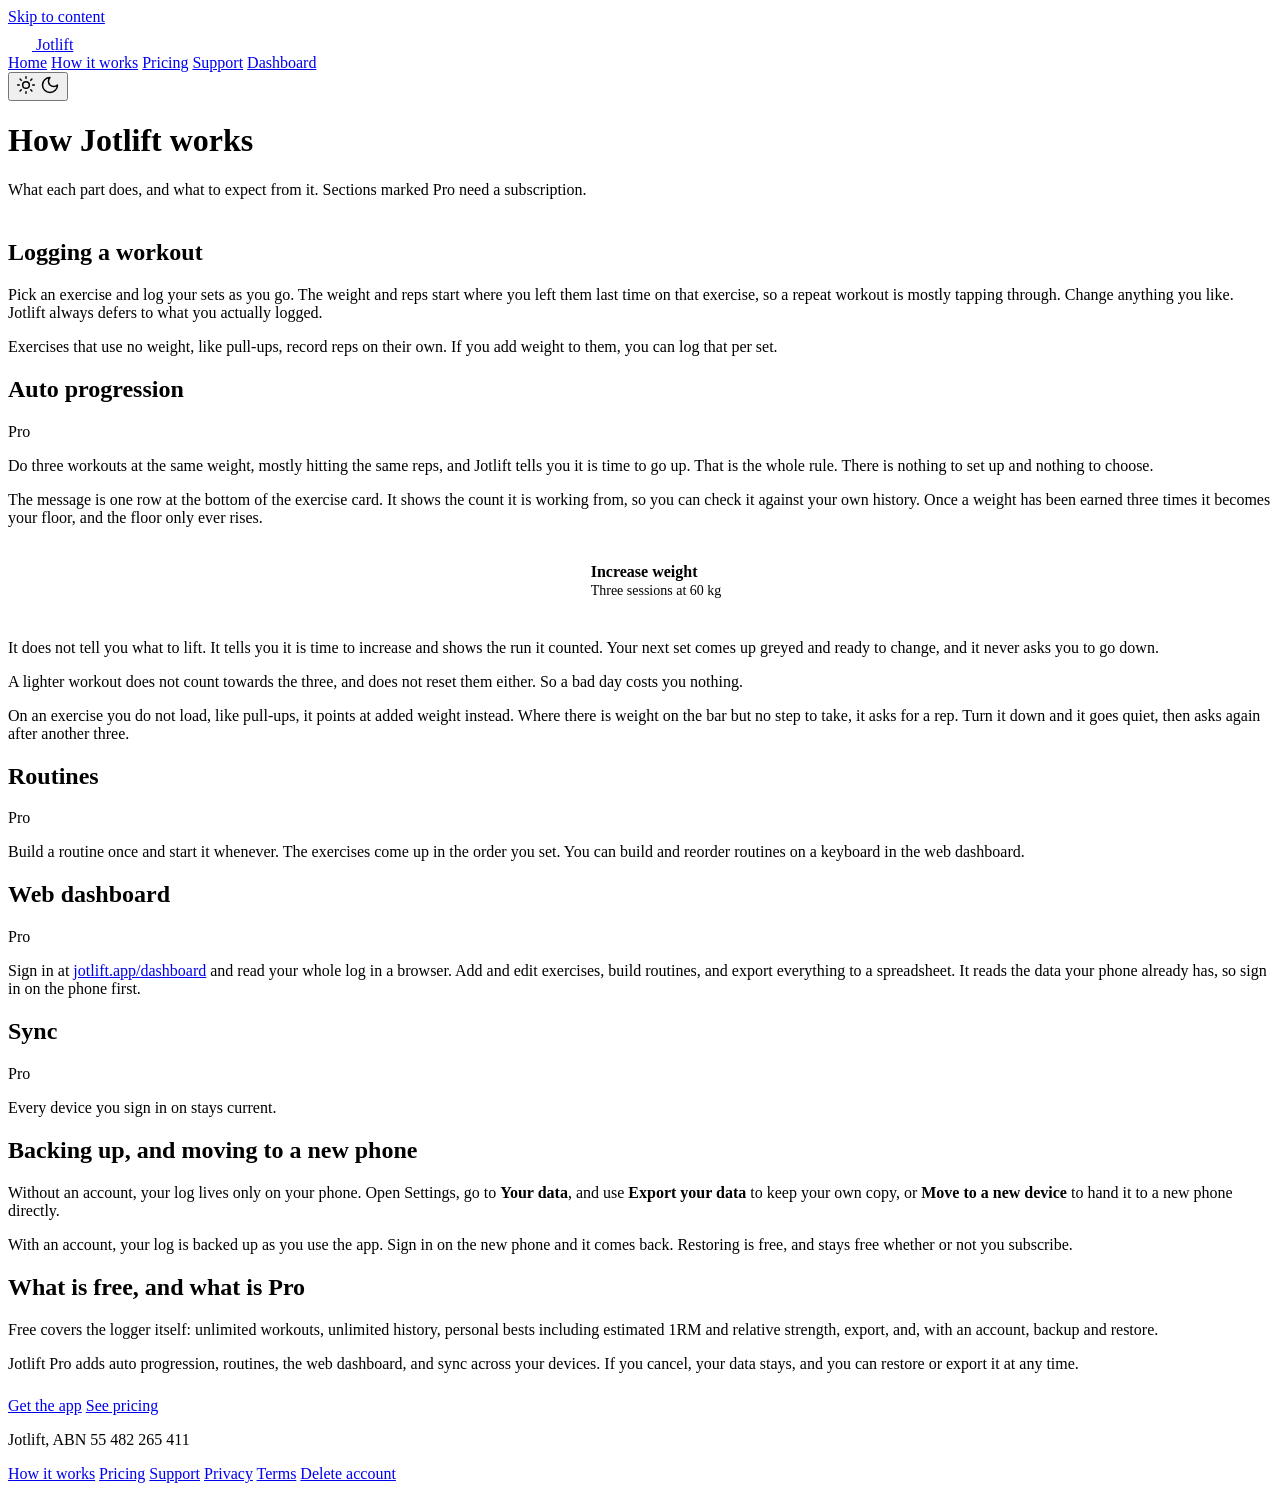
==== how-it-works/index.html @ 698722d4 "Point every "Get the app" button at the App Store listing Jotlift is live, so the buttons go to the " ====
<!DOCTYPE html>
<html lang="en" data-app="jotlift" data-theme="dark">
<head>
<meta charset="utf-8">
<!-- Content Security Policy. Nothing here loads a third-party script, so every
     executable resource resolves to this origin. The one inline script (the
     pre-paint theme read further down this head) is allowed by its sha256 hash
     rather than by 'unsafe-inline': a hash present in script-src makes the
     browser ignore 'unsafe-inline' entirely, so an injected inline script is
     still refused. Only the Inter webfont is off-origin, and it is the reason
     style-src and font-src name Google at all.

     'unsafe-inline' stays in style-src because the pages carry style
     attributes; a style attribute cannot execute, and dropping it would cost
     the chart its layout for no attacker capability.

     form-action 'none' is a real failsafe rather than a formality: the sign-in
     form is submitted by JS, so if that handler ever failed to run, the browser
     would otherwise navigate and put the typed password in the URL.

     frame-ancestors is DELIBERATELY ABSENT. Browsers ignore it in a meta
     policy, and GitHub Pages sends no headers of our own, so stating it here
     would read as clickjacking protection that does not exist. The dashboard
     (the only page holding a session) refuses to run framed in JS instead; see
     assets/js/dashboard/index.js. -->
<meta http-equiv="Content-Security-Policy" content="default-src 'none'; script-src 'self' 'sha256-9PPnXDPvTWPjIk3zWfNq0cdWasemBD8gKhIcqQX4xds='; style-src 'self' https://fonts.googleapis.com 'unsafe-inline'; font-src https://fonts.gstatic.com; img-src 'self'; base-uri 'none'; form-action 'none'">
<meta name="viewport" content="width=device-width, initial-scale=1">
<title>How Jotlift works</title>
<meta name="description" content="What each part of Jotlift does, and what to expect from it. Logging, auto progression, routines, the web dashboard, sync, and what is free versus Pro.">
<link rel="canonical" href="https://jotlift.app/how-it-works/">
<meta property="og:title" content="How Jotlift works">
<meta property="og:description" content="What each part of Jotlift does, and what to expect from it. Logging, auto progression, routines, the web dashboard, sync, and what is free versus Pro.">
<meta property="og:url" content="https://jotlift.app/how-it-works/">
<meta property="og:type" content="website">
<link rel="icon" href="/assets/img/glyph.svg" type="image/svg+xml">
<link rel="stylesheet" href="/assets/css/site.css">
<script>
  /* Applied before first paint so a light-mode reader never sees a dark flash. */
  try {
    var t = localStorage.getItem('jotlift.theme');
    if (t === 'light' || t === 'dark') document.documentElement.setAttribute('data-theme', t);
  } catch (e) {}
</script>
</head>
<body class="jotx">
<a class="skip-link" href="#main">Skip to content</a>

<header class="site-header">
  <div class="site-header__inner">
    <a class="wordmark" href="/">
      <svg width="24" height="24" viewBox="0 0 100 100" fill="none" aria-hidden="true"><g transform="translate(10,10) scale(0.8)"><path d="M67 26 L67 58 C67 73 56 81 46 81 C36 81 30 74 30 66" fill="none" stroke="var(--color-accent)" stroke-width="12.5" stroke-linecap="round" stroke-linejoin="round"/></g></svg>
      <span class="wordmark__text">Jot<span>lift</span></span>
    </a>
    <nav class="site-nav" aria-label="Main">
      <a href="/">Home</a>
      <a href="/how-it-works/" aria-current="page">How it works</a>
      <a href="/pricing/">Pricing</a>
      <a href="/support/">Support</a>
      <a href="/dashboard/">Dashboard</a>
    </nav>
    <button class="theme-toggle" type="button" data-theme-toggle aria-label="Switch appearance">
      <svg class="icon-sun" width="20" height="20" viewBox="0 0 24 24" fill="none" stroke="currentColor" stroke-width="1.8" stroke-linecap="round" stroke-linejoin="round" aria-hidden="true"><circle cx="12" cy="12" r="4"/><path d="M12 2v2M12 20v2M4.9 4.9l1.4 1.4M17.7 17.7l1.4 1.4M2 12h2M20 12h2M4.9 19.1l1.4-1.4M17.7 6.3l1.4-1.4"/></svg>
      <svg class="icon-moon" width="20" height="20" viewBox="0 0 24 24" fill="none" stroke="currentColor" stroke-width="1.8" stroke-linecap="round" stroke-linejoin="round" aria-hidden="true"><path d="M12 3a6 6 0 0 0 9 9 9 9 0 1 1-9-9Z"/></svg>
    </button>
  </div>
</header>

<main id="main" class="shell-prose prose">
  <h1 class="display h-page">How Jotlift works</h1>
  <p class="lede" style="margin-bottom:40px">What each part does, and what to expect from it. Sections marked Pro need a subscription.</p>

  <h2>Logging a workout</h2>
  <p>Pick an exercise and log your sets as you go. The weight and reps start where you left them last time on that exercise, so a repeat workout is mostly tapping through. Change anything you like. Jotlift always defers to what you actually logged.</p>
  <p class="gap">Exercises that use no weight, like pull-ups, record reps on their own. If you add weight to them, you can log that per set.</p>

  <div class="h2-row">
    <h2>Auto progression</h2>
    <span class="pill pill--accent">Pro</span>
  </div>
  <p>Do three workouts at the same weight, mostly hitting the same reps, and Jotlift tells you it is time to go up. That is the whole rule. There is nothing to set up and nothing to choose.</p>
  <p style="margin-bottom:20px">The message is one row at the bottom of the exercise card. It shows the count it is working from, so you can check it against your own history. Once a weight has been earned three times it becomes your floor, and the floor only ever rises.</p>

  <div style="margin:4px 0 24px;display:flex;justify-content:center">
    <div style="display:inline-flex;align-items:center;gap:12px;padding:16px 22px;background:var(--color-surface);border-radius:var(--radius-lg);box-shadow:var(--elev-1)">
      <svg width="20" height="20" viewBox="0 0 24 24" fill="none" stroke="var(--color-text-decorative)" stroke-width="1.8" stroke-linecap="round" stroke-linejoin="round" style="flex:0 0 auto" aria-hidden="true"><path d="M12 19V5M6 11l6-6 6 6"/></svg>
      <div>
        <p style="margin:0;font-size:16px;font-weight:600;color:var(--color-text);white-space:nowrap">Increase weight</p>
        <p style="margin:2px 0 0;font-size:14px;white-space:nowrap" class="quiet num">Three sessions at 60 kg</p>
      </div>
    </div>
  </div>

  <p>It does not tell you what to lift. It tells you it is time to increase and shows the run it counted. Your next set comes up greyed and ready to change, and it never asks you to go down.</p>
  <p>A lighter workout does not count towards the three, and does not reset them either. So a bad day costs you nothing.</p>
  <p class="gap">On an exercise you do not load, like pull-ups, it points at added weight instead. Where there is weight on the bar but no step to take, it asks for a rep. Turn it down and it goes quiet, then asks again after another three.</p>

  <div class="h2-row">
    <h2>Routines</h2>
    <span class="pill pill--accent">Pro</span>
  </div>
  <p class="gap">Build a routine once and start it whenever. The exercises come up in the order you set. You can build and reorder routines on a keyboard in the web dashboard.</p>

  <div class="h2-row">
    <h2>Web dashboard</h2>
    <span class="pill pill--accent">Pro</span>
  </div>
  <p class="gap">Sign in at <a href="/dashboard/">jotlift.app/dashboard</a> and read your whole log in a browser. Add and edit exercises, build routines, and export everything to a spreadsheet. It reads the data your phone already has, so sign in on the phone first.</p>

  <div class="h2-row">
    <h2>Sync</h2>
    <span class="pill pill--accent">Pro</span>
  </div>
  <p class="gap">Every device you sign in on stays current.</p>

  <h2>Backing up, and moving to a new phone</h2>
  <p>Without an account, your log lives only on your phone. Open Settings, go to <strong>Your data</strong>, and use <strong>Export your data</strong> to keep your own copy, or <strong>Move to a new device</strong> to hand it to a new phone directly.</p>
  <p class="gap">With an account, your log is backed up as you use the app. Sign in on the new phone and it comes back. Restoring is free, and stays free whether or not you subscribe.</p>

  <h2 id="get-the-app">What is free, and what is Pro</h2>
  <p>Free covers the logger itself: unlimited workouts, unlimited history, personal bests including estimated 1RM and relative strength, export, and, with an account, backup and restore.</p>
  <p style="margin-bottom:24px">Jotlift Pro adds auto progression, routines, the web dashboard, and sync across your devices. If you cancel, your data stays, and you can restore or export it at any time.</p>
  <div class="hero__cta" style="margin-top:24px">
    <a class="btn btn--lg" href="https://apps.apple.com/us/app/jotlift-workout-log/id6780453950" rel="noopener" data-app-link>Get the app</a>
    <a class="btn-quiet" href="/pricing/">See pricing</a>
  </div>
</main>

<footer class="site-footer">
  <div class="site-footer__inner">
    <p>Jotlift, ABN 55 482 265 411</p>
    <nav aria-label="Footer">
      <a href="/how-it-works/">How it works</a>
      <a href="/pricing/">Pricing</a>
      <a href="/support/">Support</a>
      <a href="/privacy/">Privacy</a>
      <a href="/terms/">Terms</a>
      <a href="/delete/">Delete account</a>
    </nav>
  </div>
</footer>

<script type="module" src="/assets/js/page.js"></script>
</body>
</html>
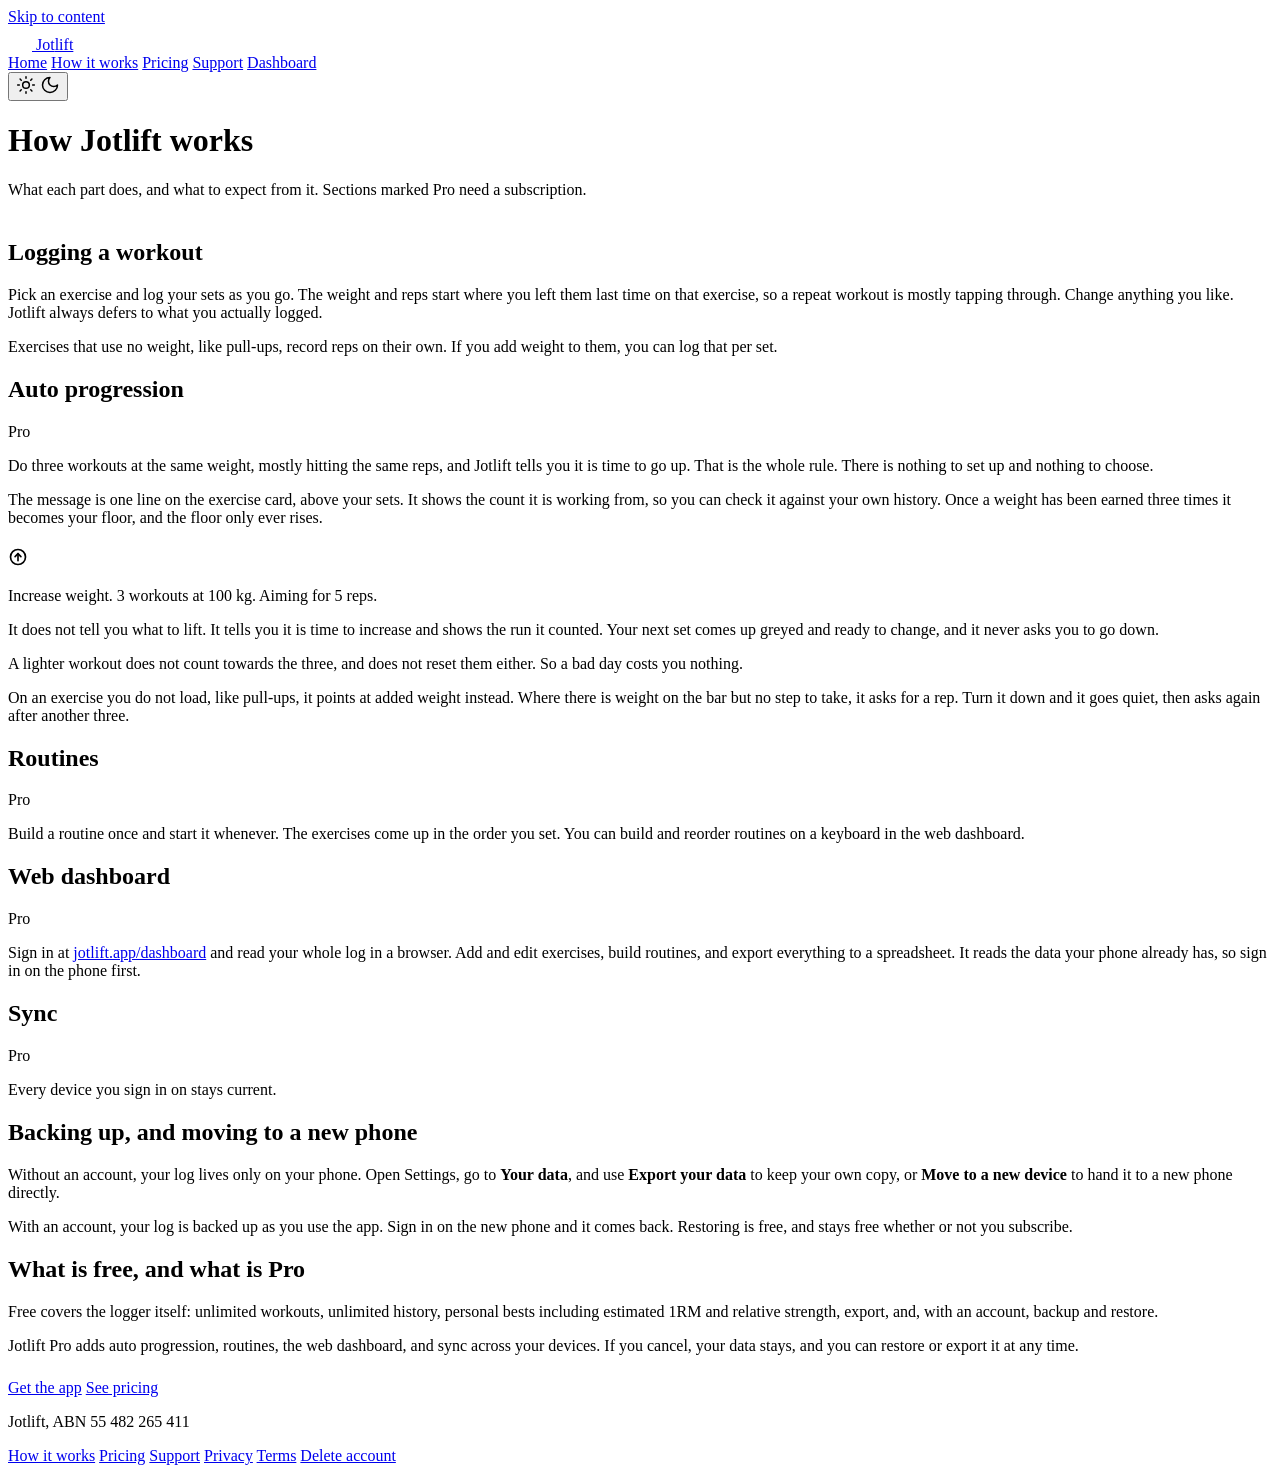
==== commit 01c86bd6: "feat(home): the new captures in a drawn iPhone, and the app's exercise card Seven subjects, light an" ====
--- a/how-it-works/index.html
+++ b/how-it-works/index.html
@@ -1,5 +1,5 @@
 <!DOCTYPE html>
-<html lang="en" data-app="jotlift" data-theme="dark">
+<html lang="en" data-app="jotlift">
 <head>
 <meta charset="utf-8">
 <!-- Content Security Policy. Nothing here loads a third-party script, so every
@@ -48,7 +48,7 @@
 <header class="site-header">
   <div class="site-header__inner">
     <a class="wordmark" href="/">
-      <svg width="24" height="24" viewBox="0 0 100 100" fill="none" aria-hidden="true"><g transform="translate(10,10) scale(0.8)"><path d="M67 26 L67 58 C67 73 56 81 46 81 C36 81 30 74 30 66" fill="none" stroke="var(--color-accent)" stroke-width="12.5" stroke-linecap="round" stroke-linejoin="round"/></g></svg>
+      <svg width="24" height="24" viewBox="0 0 100 100" fill="none" aria-hidden="true"><g transform="translate(10,10) scale(0.8)"><path d="M67 26 L67 58 C67 73 56 81 46 81 C36 81 30 74 30 66" fill="none" stroke="var(--color-brand)" stroke-width="12.5" stroke-linecap="round" stroke-linejoin="round"/></g></svg>
       <span class="wordmark__text">Jot<span>lift</span></span>
     </a>
     <nav class="site-nav" aria-label="Main">
@@ -78,16 +78,12 @@
     <span class="pill pill--accent">Pro</span>
   </div>
   <p>Do three workouts at the same weight, mostly hitting the same reps, and Jotlift tells you it is time to go up. That is the whole rule. There is nothing to set up and nothing to choose.</p>
-  <p style="margin-bottom:20px">The message is one row at the bottom of the exercise card. It shows the count it is working from, so you can check it against your own history. Once a weight has been earned three times it becomes your floor, and the floor only ever rises.</p>
+  <p style="margin-bottom:20px">The message is one line on the exercise card, above your sets. It shows the count it is working from, so you can check it against your own history. Once a weight has been earned three times it becomes your floor, and the floor only ever rises.</p>
 
-  <div style="margin:4px 0 24px;display:flex;justify-content:center">
-    <div style="display:inline-flex;align-items:center;gap:12px;padding:16px 22px;background:var(--color-surface);border-radius:var(--radius-lg);box-shadow:var(--elev-1)">
-      <svg width="20" height="20" viewBox="0 0 24 24" fill="none" stroke="var(--color-text-decorative)" stroke-width="1.8" stroke-linecap="round" stroke-linejoin="round" style="flex:0 0 auto" aria-hidden="true"><path d="M12 19V5M6 11l6-6 6 6"/></svg>
-      <div>
-        <p style="margin:0;font-size:16px;font-weight:600;color:var(--color-text);white-space:nowrap">Increase weight</p>
-        <p style="margin:2px 0 0;font-size:14px;white-space:nowrap" class="quiet num">Three sessions at 60 kg</p>
-      </div>
-    </div>
+  <div class="whyline" style="background:var(--color-elevated);box-shadow:var(--elev-1)">
+    <svg width="20" height="20" viewBox="0 0 24 24" fill="none" stroke="currentColor" stroke-width="2" stroke-linecap="round" stroke-linejoin="round" role="img" aria-label="Ready to increase"><circle cx="12" cy="12" r="9"/><path d="M12 16.5V8"/><path d="m8.5 11.5 3.5-3.5 3.5 3.5"/></svg>
+    <p class="whyline__title">Increase weight. 3 workouts at 100 kg. Aiming for 5 reps.</p>
+    <span class="whyline__marks" role="img" aria-label="3 of 3 counted"><i></i><i></i><i></i></span>
   </div>
 
   <p>It does not tell you what to lift. It tells you it is time to increase and shows the run it counted. Your next set comes up greyed and ready to change, and it never asks you to go down.</p>
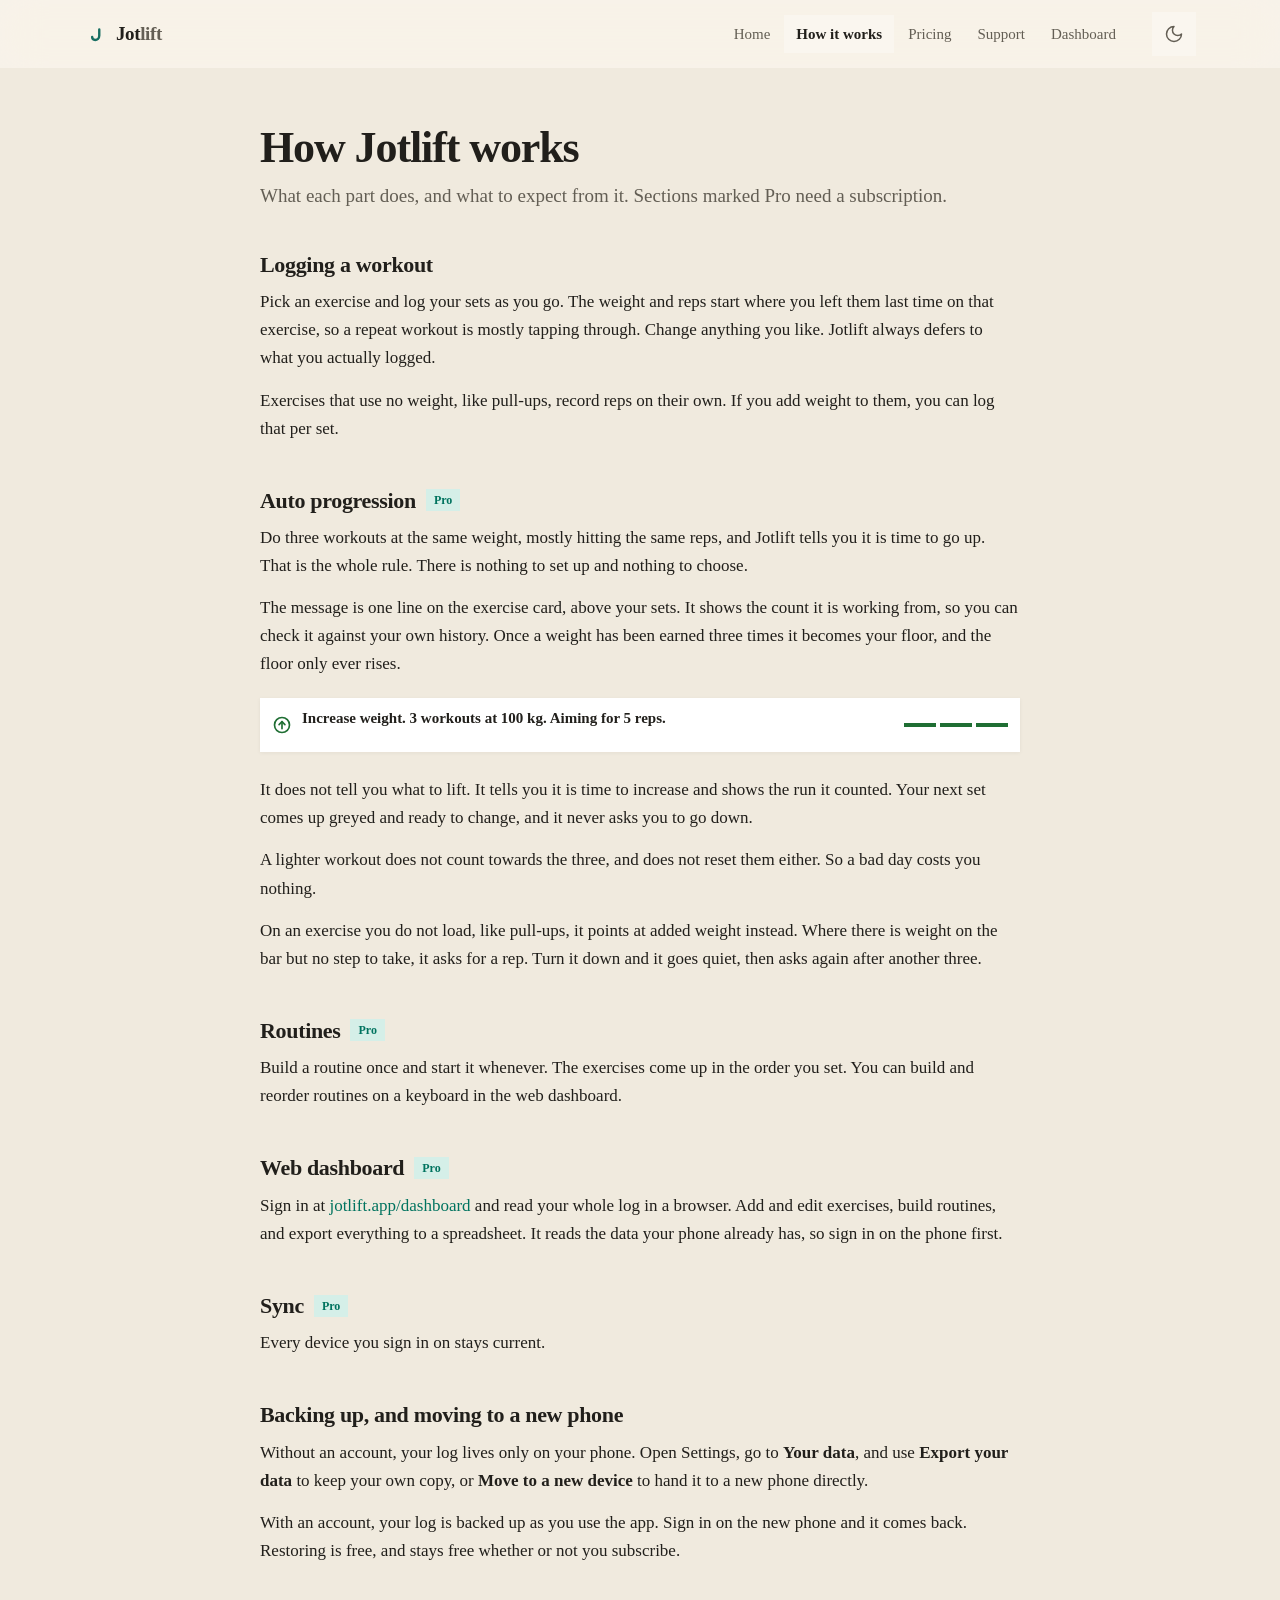
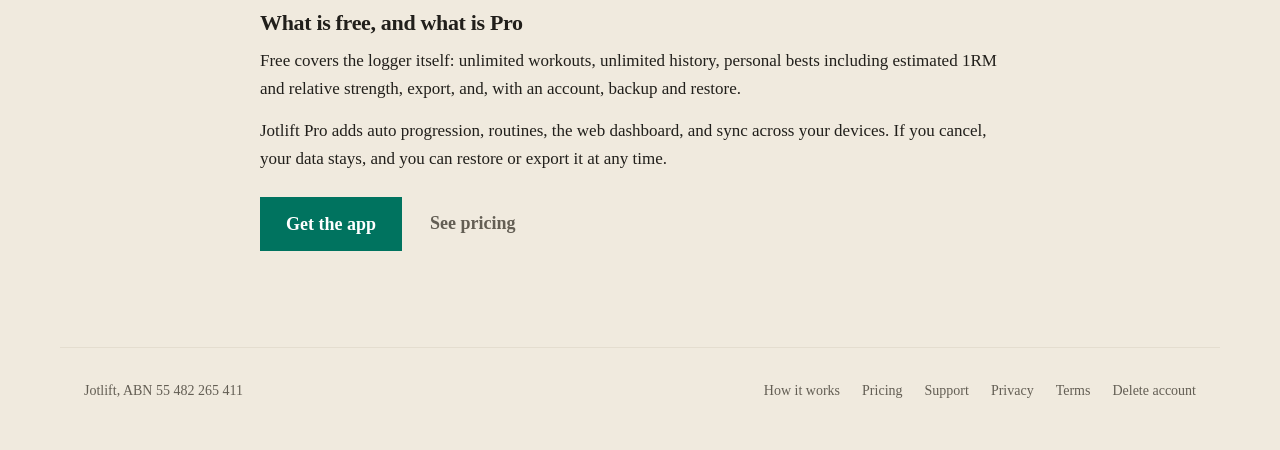
==== commit b5c07cd7: "fix: review findings on History, the hero walk and accessibility - History folds an exercise placed " ====
--- a/how-it-works/index.html
+++ b/how-it-works/index.html
@@ -83,7 +83,7 @@
   <div class="whyline" style="background:var(--color-elevated);box-shadow:var(--elev-1)">
     <svg width="20" height="20" viewBox="0 0 24 24" fill="none" stroke="currentColor" stroke-width="2" stroke-linecap="round" stroke-linejoin="round" role="img" aria-label="Ready to increase"><circle cx="12" cy="12" r="9"/><path d="M12 16.5V8"/><path d="m8.5 11.5 3.5-3.5 3.5 3.5"/></svg>
     <p class="whyline__title">Increase weight. 3 workouts at 100 kg. Aiming for 5 reps.</p>
-    <span class="whyline__marks" role="img" aria-label="3 of 3 counted"><i></i><i></i><i></i></span>
+    <span class="whyline__marks" role="img" aria-label="3 of 3 workouts counted."><i></i><i></i><i></i></span>
   </div>
 
   <p>It does not tell you what to lift. It tells you it is time to increase and shows the run it counted. Your next set comes up greyed and ready to change, and it never asks you to go down.</p>
--- a/assets/css/site.css
+++ b/assets/css/site.css
@@ -0,0 +1,1326 @@
+/* Jotlift web surface: marketing site and signed-in dashboard.
+ *
+ * Built on the Jot Core design system (assets/css/tokens/, copied unmodified)
+ * with Jotlift's APP LAYER re-pointed below to the values the app actually
+ * ships, from src/theme/colors.ts, spacing.ts and motion.ts. The token file says
+ * an app re-points its own layer and changes nothing else; this is that layer.
+ *
+ * Rules carried from the app (DESIGN-OVERHAUL.md):
+ *  - The ladder steps UPWARD: canvas -> surface -> elevated.
+ *  - Content floats: a card is `elevated` + elev-1, radius 16, NO border.
+ *    A well recessed into a card steps down to `canvas`. Controls (chips,
+ *    secondary buttons, segmented tracks) sit on `surface`.
+ *  - Hairlines divide rows INSIDE a card, inset 16px. They never outline one.
+ *  - Tint scarcity: the accent marks actionable things only. Success, danger and
+ *    record (gold) are signals, never buttons. Gold only ever means a record.
+ *  - Decorative ink is for glyphs. Text is `text` or `text-quiet`.
+ *  - Section headers sit ABOVE their group: 13px semibold caps, 0.04em, quiet.
+ *  - Motion confirms, orients or rewards, never decorates, and honours Reduce
+ *    Motion. Press is 0.97 on the instant timing, released on a spring.
+ */
+
+@import "tokens/fonts.css";
+@import "tokens/colors.css";
+@import "tokens/typography.css";
+@import "tokens/spacing.css";
+@import "tokens/elevation.css";
+
+/* ==================================================== Jotlift's app layer */
+
+/* Light, the default, and the explicit light choice. */
+:root,
+:root[data-theme="light"] {
+  --color-canvas:          #F0EADE;
+  --color-surface:         #FAF6EF;
+  --color-elevated:        #FFFFFF;
+  --color-hairline:        #E4DDCF;
+  --color-scrim:           rgba(11, 11, 13, 0.4);
+
+  --color-text:            #211F1B;
+  --color-text-quiet:      #635E54;
+  --color-text-decorative: #847E70;
+  /* The logo's stroke, exactly as the icon ships it. Not the accent (UX-10). */
+  --color-brand:           #186E62;
+
+  --color-accent:          #00735F;
+  --color-accent-soft:     #D5EFE8;
+  --color-on-accent:       #FFFFFF;
+
+  --color-success:         #1F6E33;
+  --color-success-soft:    #E2EFE4;
+  --color-danger:          #BC3B30;
+  --color-danger-soft:     #F8E5E2;
+  --color-record:          #8F5B00;
+  --color-record-soft:     #F7E7C4;
+  --color-destructive-bg:  #BC3B30;
+  --color-destructive-fg:  #FFFFFF;
+
+  --elev-1: 0 1px 4px rgba(33, 31, 27, 0.06);
+  --elev-2: 0 4px 12px rgba(33, 31, 27, 0.10);
+  --elev-3: 0 12px 32px rgba(33, 31, 27, 0.16);
+  --glass:  rgba(250, 246, 239, 0.72);
+  color-scheme: light;
+}
+
+/* Dark: the explicit choice, and the device's setting when nobody has chosen.
+   The two blocks carry the same values. */
+:root[data-theme="dark"] {
+  --color-canvas:          #17181C;
+  --color-surface:         #212329;
+  --color-elevated:        #262931;
+  --color-hairline:        #2E3036;
+  --color-scrim:           rgba(11, 11, 13, 0.4);
+  --color-text:            #ECEDEF;
+  --color-text-quiet:      #9A9DA5;
+  --color-text-decorative: #6E727A;
+  --color-brand:           #57B3A2;
+  --color-accent:          #3FD1B0;
+  --color-accent-soft:     #123A31;
+  --color-on-accent:       #17181C;
+  --color-success:         #5BC46E;
+  --color-success-soft:    #17301F;
+  --color-danger:          #FF6B60;
+  --color-danger-soft:     #371B1A;
+  --color-record:          #F5C15A;
+  --color-record-soft:     #3A2C10;
+  --color-destructive-bg:  #371B1A;
+  --color-destructive-fg:  #FF6B60;
+  --elev-1: 0 3px 10px rgba(0, 0, 0, 0.34);
+  --elev-2: 0 6px 16px rgba(0, 0, 0, 0.44);
+  --elev-3: 0 14px 36px rgba(0, 0, 0, 0.52);
+  --glass:  rgba(33, 35, 41, 0.66);
+  color-scheme: dark;
+}
+@media (prefers-color-scheme: dark) {
+  :root:not([data-theme="light"]) {
+    --color-canvas:          #17181C;
+    --color-surface:         #212329;
+    --color-elevated:        #262931;
+    --color-hairline:        #2E3036;
+    --color-scrim:           rgba(11, 11, 13, 0.4);
+    --color-text:            #ECEDEF;
+    --color-text-quiet:      #9A9DA5;
+    --color-text-decorative: #6E727A;
+    --color-brand:           #57B3A2;
+    --color-accent:          #3FD1B0;
+    --color-accent-soft:     #123A31;
+    --color-on-accent:       #17181C;
+    --color-success:         #5BC46E;
+    --color-success-soft:    #17301F;
+    --color-danger:          #FF6B60;
+    --color-danger-soft:     #371B1A;
+    --color-record:          #F5C15A;
+    --color-record-soft:     #3A2C10;
+    --color-destructive-bg:  #371B1A;
+    --color-destructive-fg:  #FF6B60;
+    --elev-1: 0 3px 10px rgba(0, 0, 0, 0.34);
+    --elev-2: 0 6px 16px rgba(0, 0, 0, 0.44);
+    --elev-3: 0 14px 36px rgba(0, 0, 0, 0.52);
+    --glass:  rgba(33, 35, 41, 0.66);
+    color-scheme: dark;
+  }
+}
+
+/* Motion, from src/theme/motion.ts. The ceiling is 500ms. */
+:root {
+  --motion-instant:  80ms;
+  --motion-quick:    180ms;
+  --motion-standard: 320ms;
+  --motion-emphasis: 480ms;
+  --ease-decel:      cubic-bezier(0, 0, 0.2, 1);   /* chips, ticks, small state */
+  --ease-decel-in:   cubic-bezier(0.2, 0, 0, 1);   /* screen push, sheet rise */
+  /* The instant spring {24, 600, 1}: back to rest by ~190ms, 0.5% overshoot. */
+  --ease-press:      cubic-bezier(0.25, 1.1, 0.4, 1);
+  /* The emphasis spring {16, 170, 1}: peak and end moments only. */
+  --ease-reward:     cubic-bezier(0.34, 1.56, 0.64, 1);
+}
+
+/* ============================================================ reset + ground */
+
+*, *::before, *::after { box-sizing: border-box; }
+
+html, body { margin: 0; padding: 0; }
+
+body {
+  min-height: 100vh;
+  background: var(--color-canvas);
+  color: var(--color-text);
+  font-family: var(--font-text);
+  font-size: 17px;
+  line-height: 1.6;
+  -webkit-font-smoothing: antialiased;
+  text-rendering: optimizeLegibility;
+}
+
+/* The theme cross-fade. Only the properties that carry the palette. */
+.jotx, .jotx * {
+  transition: background-color var(--motion-standard) var(--ease-decel-in),
+              color var(--motion-standard) var(--ease-decel-in),
+              border-color var(--motion-standard) var(--ease-decel-in),
+              box-shadow var(--motion-standard) var(--ease-decel-in);
+}
+
+a { color: var(--color-accent); text-decoration: none; }
+a:hover { text-decoration: underline; text-underline-offset: 3px; }
+
+img { max-width: 100%; }
+
+
+.sr-only {
+  position: absolute; width: 1px; height: 1px; padding: 0; margin: -1px;
+  overflow: hidden; clip: rect(0 0 0 0); white-space: nowrap; border: 0;
+}
+
+.skip-link {
+  position: absolute; left: -9999px; top: 0; z-index: 100;
+  padding: 12px 18px; border-radius: var(--radius-md);
+  background: var(--color-elevated); color: var(--color-text);
+  box-shadow: var(--elev-2); font-size: 15px; font-weight: 600;
+}
+.skip-link:focus { left: 16px; top: 16px; text-decoration: none; }
+
+:focus-visible { outline: 2px solid var(--color-accent); outline-offset: 2px; border-radius: 4px; }
+/* A full-bleed row inside a card that clips its corners draws its ring inside. */
+.session__toggle:focus-visible, .ex-row:focus-visible, .best-row:focus-visible,
+.pick-row:focus-within, .account-row :focus-visible, .routine-open:focus-visible { outline-offset: -2px; }
+
+[hidden] { display: none !important; }
+
+.shell { width: min(1160px, 100%); margin: 0 auto; padding-left: 24px; padding-right: 24px; }
+.shell-prose { width: min(760px, 100%); margin: 0 auto; padding-left: 24px; padding-right: 24px; }
+.shell-legal { width: min(720px, 100%); margin: 0 auto; padding-left: 24px; padding-right: 24px; }
+.shell-pricing { width: min(1000px, 100%); margin: 0 auto; padding-left: 24px; padding-right: 24px; }
+.shell-dash { width: min(1160px, 100%); margin: 0 auto; padding-left: 24px; padding-right: 24px; }
+
+/* ==================================================================== header */
+
+/* Chrome floats above content. The solid tone is the foundation; the blur is
+   the enhancement, and turning it off changes nothing but how nice it looks. */
+.site-header { position: sticky; top: 0; z-index: 40; background: var(--color-canvas); }
+@supports ((backdrop-filter: blur(1px)) or (-webkit-backdrop-filter: blur(1px))) {
+  .site-header {
+    background: var(--glass);
+    backdrop-filter: saturate(170%) blur(20px);
+    -webkit-backdrop-filter: saturate(170%) blur(20px);
+  }
+}
+@media (prefers-reduced-transparency: reduce) {
+  .site-header { background: var(--color-canvas); backdrop-filter: none; -webkit-backdrop-filter: none; }
+}
+
+.site-header__inner {
+  width: min(1160px, 100%); margin: 0 auto; padding: 12px 24px;
+  display: flex; align-items: center; gap: 24px;
+}
+
+.wordmark { display: flex; align-items: center; gap: 8px; flex: 0 0 auto; }
+.wordmark:hover { text-decoration: none; }
+.wordmark__text { font-size: 19px; font-weight: 700; letter-spacing: -0.02em; color: var(--color-text); }
+.wordmark__text span { color: var(--color-text-quiet); font-weight: 600; }
+
+.site-nav { flex: 1; display: flex; flex-wrap: wrap; gap: 4px 2px; justify-content: flex-end; align-items: center; }
+.site-nav a {
+  padding: 7px 12px; border-radius: var(--radius-pill);
+  font-size: 15px; font-weight: 500; white-space: nowrap;
+  color: var(--color-text-quiet);
+}
+.site-nav a:hover { color: var(--color-text); text-decoration: none; }
+.site-nav a[aria-current="page"] { color: var(--color-text); font-weight: 600; background: var(--color-surface); }
+
+.theme-toggle {
+  flex: 0 0 auto; width: 44px; height: 44px;
+  display: inline-flex; align-items: center; justify-content: center;
+  border: none; border-radius: var(--radius-pill);
+  background: var(--color-surface); color: var(--color-text-quiet); cursor: pointer;
+}
+.theme-toggle:hover { color: var(--color-text); }
+.theme-toggle svg { display: block; }
+/* One button, two glyphs: the glyph shows what a press gets you. */
+.theme-toggle .icon-sun { display: none; }
+.theme-toggle .icon-moon { display: block; }
+:root[data-theme="dark"] .theme-toggle .icon-sun { display: block; }
+:root[data-theme="dark"] .theme-toggle .icon-moon { display: none; }
+@media (prefers-color-scheme: dark) {
+  :root:not([data-theme]) .theme-toggle .icon-sun { display: block; }
+  :root:not([data-theme]) .theme-toggle .icon-moon { display: none; }
+}
+
+/* ==================================================================== footer */
+
+.site-footer { background: var(--color-canvas); }
+.site-footer__inner {
+  width: min(1160px, 100%); margin: 0 auto; padding: 32px 24px 48px;
+  display: flex; flex-wrap: wrap; gap: 20px 40px;
+  align-items: flex-start; justify-content: space-between;
+  border-top: 1px solid var(--color-hairline);
+}
+.site-footer p { margin: 0; font-size: 14px; color: var(--color-text-quiet); }
+.site-footer nav { display: flex; flex-wrap: wrap; gap: 8px 22px; font-size: 14px; }
+.site-footer nav a { color: var(--color-text-quiet); }
+.site-footer nav a:hover { color: var(--color-text); text-decoration: none; }
+
+/* ================================================================ components */
+
+/* Press (src/ui/Pressable.tsx): 0.97 on the instant timing, released on the
+   instant spring. Rows use the highlight press instead: an opacity dip. */
+.btn, .chip, .stepper button, .theme-toggle, .oauth, .prg-picker__button,
+.routine-card, .cal__nav button, .dash-tabbar button {
+  transition: transform 190ms var(--ease-press),
+              background-color var(--motion-standard) var(--ease-decel-in),
+              color var(--motion-standard) var(--ease-decel-in),
+              box-shadow var(--motion-standard) var(--ease-decel-in);
+}
+.btn:active, .chip:active, .stepper button:active, .theme-toggle:active, .oauth:active,
+.prg-picker__button:active, .routine-card:active, .cal__nav button:active, .dash-tabbar button:active {
+  transform: scale(0.97); transition-duration: var(--motion-instant); transition-timing-function: linear;
+}
+.btn[disabled]:active, .stepper button[disabled]:active { transform: none; }
+
+/* Hit areas. A control drawn smaller than 44px still answers a 44px press
+   (Pressable.tsx's hitSlop); what is drawn does not change. */
+.chip, .segmented button, .btn--sm, .stepper button, .tick, .day--on, .cal__nav button { position: relative; }
+.chip::after, .segmented button::after, .btn--sm::after, .stepper button::after { content: ""; position: absolute; inset: -4px 0; }
+.tick::after, .day--on::after { content: ""; position: absolute; inset: -6px; }
+
+/* Button (src/ui/Button.tsx). Accent is spent here, sparingly. */
+.btn {
+  display: inline-flex; align-items: center; justify-content: center; gap: 8px;
+  min-width: 44px; min-height: 46px; padding: 12px 20px;
+  font-family: var(--font-text); font-size: 17px; font-weight: 600; line-height: 22px;
+  border-radius: var(--radius-md); border: 0;
+  background: var(--color-accent); color: var(--color-on-accent);
+  cursor: pointer; user-select: none; text-decoration: none;
+  -webkit-tap-highlight-color: transparent;
+}
+.btn:hover { text-decoration: none; }
+.btn[disabled], .btn[aria-disabled="true"] { opacity: 0.4; cursor: default; }
+.btn--sm { min-height: 36px; padding: 7px 14px; font-size: 15px; line-height: 20px; border-radius: var(--radius-sm); gap: 6px; }
+.btn--lg { min-height: 54px; padding: 15px 26px; font-size: 18px; }
+/* Secondary is tonal only: a surface fill, ink label, no border. */
+.btn--secondary { background: var(--color-surface); color: var(--color-text); }
+.btn--text { background: transparent; color: var(--color-accent); padding-left: 4px; padding-right: 4px; }
+.btn--full { width: 100%; }
+/* The destructive control's pre-resolved pair (D67), and the only red fill. */
+.btn--destructive { background: var(--color-destructive-bg); color: var(--color-destructive-fg); }
+
+/* Quiet: a plain ink2 action that sits beside a primary at the same height. */
+.btn-quiet {
+  min-height: 54px; display: inline-flex; align-items: center; padding: 0 8px;
+  font-size: 18px; font-weight: 600; color: var(--color-text-quiet); cursor: pointer;
+}
+.btn-quiet:hover { color: var(--color-text); text-decoration: none; }
+
+/* Pill: a status SIGNAL, never a button. */
+.pill {
+  display: inline-flex; align-items: center; gap: 4px;
+  height: 22px; padding: 0 8px; border-radius: var(--radius-pill);
+  font-family: var(--font-text); font-size: 12px; font-weight: 600; line-height: 16px; white-space: nowrap;
+  background: var(--color-surface); color: var(--color-text-quiet);
+}
+.pill svg { flex: 0 0 auto; }
+.pill--success { background: var(--color-success-soft); color: var(--color-success); }
+.pill--accent  { background: var(--color-accent-soft);  color: var(--color-accent); }
+.pill--danger  { background: var(--color-danger-soft);  color: var(--color-danger); }
+.pill--record  { background: var(--color-record-soft);  color: var(--color-record); }
+
+/* TextField: one tone off its ground, and it keeps its hairline (C7). Fields
+   live in cards, so they sit on surface; in a canvas well they step up. */
+.field { display: flex; flex-direction: column; gap: var(--space-2); width: 100%; }
+.field__label { font-size: 15px; font-weight: 600; color: var(--color-text); }
+.field__box {
+  position: relative; display: flex; align-items: center; gap: var(--space-2);
+  background: var(--color-surface); border: 1px solid var(--color-hairline);
+  border-radius: var(--radius-md); padding: 0 var(--space-3); min-height: 48px;
+  transition: border-color var(--motion-quick) var(--ease-decel);
+}
+.field__box:focus-within { border-color: var(--color-accent); }
+.field__box > svg { flex: 0 0 auto; color: var(--color-text-decorative); }
+.field input, .field select {
+  flex: 1; min-width: 0; border: none; outline: none; background: transparent;
+  font-family: var(--font-text); font-size: 17px; color: var(--color-text);
+}
+.field input::placeholder { color: var(--color-text-quiet); }
+.field__help { font-size: 13px; color: var(--color-text-quiet); }
+/* A select draws its own chevron, since the native arrow is unstyleable. */
+.field__box:has(select)::after {
+  content: ''; position: absolute; right: 15px; top: 50%; width: 8px; height: 8px;
+  border-right: 1.8px solid var(--color-text-decorative);
+  border-bottom: 1.8px solid var(--color-text-decorative);
+  transform: translateY(-70%) rotate(45deg); pointer-events: none;
+}
+.field select { appearance: none; cursor: pointer; padding-right: 22px; }
+
+/* Search (src/ui/SearchField.tsx): magnifier, tonal fill, no border (D-9b). */
+.search {
+  display: flex; align-items: center; gap: 8px; min-height: 46px; padding: 0 12px;
+  border-radius: var(--radius-md); background: var(--color-elevated); box-shadow: var(--elev-1);
+  color: var(--color-text-decorative);
+}
+.search input {
+  flex: 1; min-width: 0; border: 0; outline: 0; background: none;
+  font-family: var(--font-text); font-size: 17px; color: var(--color-text);
+}
+.search input::placeholder { color: var(--color-text-quiet); }
+.search input::-webkit-search-cancel-button { filter: grayscale(1); }
+.search:focus-within { box-shadow: var(--elev-1), 0 0 0 2px var(--color-accent); }
+
+/* Segmented (src/ui/Segmented.tsx): a surface track, an elevated thumb that
+   slides on the quick timing, the chosen label in semibold ink. The thumb is a
+   `.seg__thumb` placed by assets/js/segmented.js; with no script, the chosen
+   segment carries the same elevated fill itself. */
+.segmented {
+  position: relative; display: inline-grid; grid-auto-flow: column; grid-auto-columns: 1fr;
+  gap: 2px; padding: 2px; border-radius: var(--radius-md); background: var(--color-surface);
+}
+.segmented button {
+  position: relative; z-index: 1; min-height: 36px; padding: 8px 16px; border: none;
+  border-radius: var(--radius-sm); background: transparent;
+  color: var(--color-text-quiet); font-family: var(--font-text);
+  font-size: 15px; font-weight: 400; line-height: 20px;
+  cursor: pointer; white-space: nowrap; -webkit-tap-highlight-color: transparent;
+}
+.segmented button[aria-selected="true"], .segmented button[aria-pressed="true"] {
+  color: var(--color-text); font-weight: 600;
+  background: var(--color-elevated); box-shadow: var(--elev-1);
+}
+.segmented.has-thumb button[aria-selected="true"], .segmented.has-thumb button[aria-pressed="true"] { background: transparent; box-shadow: none; }
+.seg__thumb {
+  position: absolute; top: 2px; bottom: 2px; left: 0; width: 0; z-index: 0;
+  border-radius: var(--radius-sm); background: var(--color-elevated); box-shadow: var(--elev-1);
+  transition: transform var(--motion-quick) var(--ease-decel), width var(--motion-quick) var(--ease-decel),
+              background-color var(--motion-standard) var(--ease-decel-in);
+}
+
+/* Chip (src/ui/Chip.tsx): surface, and when chosen accent-soft with a check. */
+.chips { display: flex; flex-wrap: wrap; gap: 8px; }
+.chip {
+  display: inline-flex; align-items: center; gap: 4px; min-height: 36px; padding: 8px 16px;
+  border: 0; border-radius: var(--radius-pill); background: var(--color-surface);
+  color: var(--color-text); font-family: var(--font-text); font-size: 15px; line-height: 20px;
+  cursor: pointer; white-space: nowrap; -webkit-tap-highlight-color: transparent;
+}
+.chip svg { display: none; flex: 0 0 auto; }
+.chip[aria-pressed="true"] { padding-left: 12px; background: var(--color-accent-soft); color: var(--color-accent); font-weight: 600; }
+.chip[aria-pressed="true"] svg { display: block; }
+
+/* Stepper (src/ui/Stepper.tsx): accent-soft buttons, the value between them. */
+.stepper { display: inline-flex; align-items: center; gap: 8px; }
+.stepper button {
+  min-width: 44px; min-height: 36px; padding: 0 12px;
+  display: inline-flex; align-items: center; justify-content: center;
+  border: none; border-radius: var(--radius-sm);
+  background: var(--color-accent-soft); color: var(--color-accent);
+  font-family: var(--font-text); font-size: 20px; font-weight: 600; line-height: 1; cursor: pointer;
+  -webkit-tap-highlight-color: transparent;
+}
+.stepper button[disabled] { background: var(--color-surface); color: var(--color-text-decorative); cursor: default; }
+.stepper__value {
+  min-width: 56px; height: 22px; overflow: hidden; text-align: center;
+  font-variant-numeric: tabular-nums; font-size: 17px; font-weight: 600; line-height: 22px; color: var(--color-text);
+}
+
+/* The digit roll (src/ui/DigitRoll.tsx): a changed number enters from one line
+   above or below, by direction, on the quick timing. */
+.roll { display: inline-block; animation: roll-up var(--motion-quick) var(--ease-decel); }
+.roll--down { animation-name: roll-down; }
+@keyframes roll-up { from { transform: translateY(70%); opacity: 0; } to { transform: none; opacity: 1; } }
+@keyframes roll-down { from { transform: translateY(-70%); opacity: 0; } to { transform: none; opacity: 1; } }
+
+/* Card (src/ui/Card.tsx): elevated + elev-1, radius 16, no border. */
+.card { background: var(--color-elevated); border-radius: var(--radius-lg); box-shadow: var(--elev-1); }
+.card--xl { border-radius: var(--radius-xl); }
+.card--pad { padding: 20px; }
+
+/* A recessed tile: a canvas square holding a glyph in decorative ink, so a
+   status is never carried by colour alone. */
+.tile {
+  display: flex; align-items: center; justify-content: center; flex: 0 0 auto;
+  background: var(--color-canvas); color: var(--color-text-decorative);
+}
+.tile--44 { width: 44px; height: 44px; border-radius: var(--radius-md); }
+.tile--32 { width: 32px; height: 32px; border-radius: var(--radius-sm); }
+
+/* A hairline dividing rows inside a card, inset to clear the leading glyph. */
+.divider-60 { position: absolute; left: 60px; right: 0; top: 0; height: 1px; background: var(--color-hairline); }
+
+/* Section header (src/ui/SectionHeader.tsx): above its group, never inside it. */
+.eyebrow {
+  margin: 0 0 8px; font-size: 13px; font-weight: 600; line-height: 18px; letter-spacing: 0.04em;
+  text-transform: uppercase; color: var(--color-text-quiet);
+}
+
+/* Notice: a non-blocking line for an outcome. */
+.notice { margin: 0 0 16px; padding: 12px 16px; border-radius: var(--radius-md); font-size: 15px; line-height: 1.5; }
+.notice--danger { background: var(--color-danger-soft); color: var(--color-danger); }
+.notice--success { background: var(--color-success-soft); color: var(--color-success); }
+.notice--success:not([hidden]) { animation: rise-in var(--motion-quick) var(--ease-decel); }
+
+/* Entering content rises 8px and fades in, on the quick timing (listMotion.ts). */
+@keyframes rise-in { from { opacity: 0; transform: translateY(-8px); } to { opacity: 1; transform: none; } }
+/* A panel opening in place rises like the app's sheet transition. */
+@keyframes sheet-in { from { opacity: 0; transform: translateY(12px); } to { opacity: 1; transform: none; } }
+@keyframes fade-in { from { opacity: 0; } to { opacity: 1; } }
+
+/* ============================================================== type helpers */
+
+.display {
+  font-family: var(--font-display); font-weight: 700;
+  letter-spacing: -0.025em; line-height: 1.12; color: var(--color-text);
+  text-wrap: balance;
+}
+.h-hero    { margin: 0; font-size: clamp(36px, 4.6vw, 56px); line-height: 1.05; letter-spacing: -0.03em; }
+.h-page    { margin: 0 0 10px; font-size: clamp(32px, 4vw, 44px); line-height: 1.1; }
+.h-legal   { margin: 0 0 6px; font-size: clamp(30px, 4vw, 40px); line-height: 1.14; }
+.h-section { margin: 0 0 8px; font-size: clamp(28px, 3vw, 36px); line-height: 1.12; letter-spacing: -0.022em; }
+.h-lead    { margin: 0 0 16px; font-size: clamp(28px, 3.4vw, 40px); line-height: 1.12; letter-spacing: -0.024em; }
+
+.lede { margin: 0 0 32px; font-size: 19px; line-height: 1.5; color: var(--color-text-quiet); text-wrap: pretty; }
+.quiet { color: var(--color-text-quiet); }
+
+/* ==================================================================== layout */
+
+.section { padding-top: 88px; }
+.section--first { padding-top: 64px; }
+.grid { display: grid; gap: 16px; }
+.grid--240 { grid-template-columns: repeat(auto-fit, minmax(240px, 1fr)); }
+.grid--230 { grid-template-columns: repeat(auto-fit, minmax(230px, 1fr)); }
+.grid--220 { grid-template-columns: repeat(auto-fit, minmax(220px, 1fr)); }
+
+/* ====================================================================== home */
+
+.hero {
+  padding-top: 48px; padding-bottom: 32px;
+  display: grid; grid-template-columns: minmax(0, 1.05fr) minmax(0, 0.95fr);
+  gap: 48px; align-items: center;
+}
+.hero__sub { margin: 20px 0 0; font-size: clamp(17px, 1.6vw, 21px); line-height: 1.5; color: var(--color-text-quiet); max-width: 36ch; }
+.hero__cta { margin-top: 32px; display: flex; flex-wrap: wrap; gap: 12px 20px; align-items: center; }
+.hero__price { margin: 20px 0 0; font-size: 15px; line-height: 1.5; color: var(--color-text-quiet); }
+
+/* The phone: a drawn titanium iPhone at the captures' own 1206 x 2622, with
+   the status bar drawn over the band the captures had painted out. */
+.phone-col { display: flex; flex-direction: column; align-items: center; gap: 16px; }
+.phone {
+  position: relative; width: min(330px, 76vw); padding: 11px; border-radius: 58px;
+  background: #1A1B1F;
+  box-shadow: inset 0 0 0 1.5px #3A3C42, inset 0 0 0 4px #121316,
+              0 40px 80px -24px rgba(0, 0, 0, 0.45), 0 12px 30px rgba(0, 0, 0, 0.16);
+}
+/* The side buttons. */
+.phone::before { content: ""; position: absolute; right: -3px; top: 23%; width: 3px; height: 13%; border-radius: 0 3px 3px 0; background: #2A2B30; }
+.phone::after { content: ""; position: absolute; left: -3px; top: 19%; width: 3px; height: 6.5%; border-radius: 3px 0 0 3px; background: #2A2B30; box-shadow: 0 50px 0 #2A2B30; }
+.phone__screen {
+  position: relative; aspect-ratio: 1206 / 2622; border-radius: 47px; overflow: hidden;
+  background: var(--color-canvas); container-type: inline-size; touch-action: pan-y;
+}
+.phone__panel { position: absolute; inset: 0; will-change: transform; }
+.phone__panel img, .phone__panel picture { display: block; width: 100%; height: 100%; }
+.phone__panel img { object-fit: cover; }
+.phone__status { position: absolute; z-index: 2; inset: 0 0 auto 0; height: 13.7cqw; color: var(--color-text); pointer-events: none; }
+.phone__clock {
+  position: absolute; left: 14.6cqw; top: 8.1cqw; transform: translate(-50%, -50%);
+  font-size: 4.3cqw; font-weight: 600; line-height: 1; letter-spacing: -0.01em; font-variant-numeric: tabular-nums;
+}
+.phone__island { position: absolute; left: 50%; top: 3.6cqw; width: 30.5cqw; height: 9cqw; transform: translateX(-50%); border-radius: var(--radius-pill); background: #000; }
+.phone__meters { position: absolute; right: 7.4cqw; top: 8.1cqw; transform: translateY(-50%); display: flex; align-items: center; gap: 1.5cqw; }
+.phone__meters svg { display: block; height: 3.1cqw; width: auto; }
+.phone__caption { margin: 0; min-height: 20px; font-size: 15px; font-weight: 600; line-height: 20px; color: var(--color-text); }
+.phone__dots { display: flex; gap: 8px; align-items: center; }
+.phone__dots button {
+  width: 8px; height: 8px; padding: 0; border: none; border-radius: var(--radius-pill);
+  background: var(--color-text-quiet); opacity: 0.5; cursor: pointer;
+  transition: width var(--motion-quick) var(--ease-decel), background-color var(--motion-quick) var(--ease-decel);
+}
+.phone__dots button[aria-current="true"] { width: 22px; background: var(--color-accent); opacity: 1; }
+/* The hit area is 44px; the dot is what is drawn. */
+.phone__dots button { position: relative; }
+.phone__dots { gap: 0; }
+.phone__dots button { margin: 0 4px; }
+.phone__dots button::after { content: ""; position: absolute; inset: -18px -8px; }
+.phone__pause {
+  margin-left: 8px; width: 44px; height: 44px; display: grid; place-items: center; padding: 0;
+  border: 0; border-radius: var(--radius-pill); background: var(--color-surface); color: var(--color-text-quiet); cursor: pointer;
+}
+.phone__pause:hover { color: var(--color-text); }
+.phone__pause svg { display: block; }
+.phone__pause .icon-play { display: none; }
+.phone__pause[aria-pressed="true"] .icon-play { display: block; }
+.phone__pause[aria-pressed="true"] .icon-pause { display: none; }
+
+.feature-card { background: var(--color-elevated); border-radius: var(--radius-lg); box-shadow: var(--elev-1); padding: 20px; }
+.feature-card h3 { margin: 0 0 6px; font-size: 17px; font-weight: 600; line-height: 22px; color: var(--color-text); }
+.feature-card p { margin: 0; font-size: 15px; line-height: 1.55; color: var(--color-text-quiet); }
+
+.split { display: grid; grid-template-columns: repeat(auto-fit, minmax(300px, 1fr)); gap: 48px; align-items: start; }
+
+/* The three rules: one grouped list, hairlines inside the card. */
+.rules { overflow: hidden; }
+.rule { position: relative; display: flex; gap: 12px; padding: 14px 16px; }
+.rule + .rule::before { content: ""; position: absolute; left: 50px; right: 0; top: 0; height: 1px; background: var(--color-hairline); }
+.rule > svg { flex: 0 0 auto; margin-top: 1px; color: var(--color-success); }
+.rule p { margin: 0; font-size: 15px; line-height: 1.5; color: var(--color-text-quiet); }
+.rule strong { color: var(--color-text); font-weight: 600; }
+
+/* The app's exercise card, as it renders in the logger (ExerciseCard.tsx). */
+.ex-card { padding: 16px; }
+.ex-card__head { display: flex; justify-content: space-between; align-items: baseline; gap: 12px; }
+.ex-card__name { margin: 0; font-size: 20px; font-weight: 600; line-height: 25px; color: var(--color-text); }
+.ex-card__meta { font-size: 13px; color: var(--color-text-quiet); }
+/* The engine's line: a canvas well, the success arrow, the line in semibold. */
+.whyline {
+  margin: 12px 0; display: flex; gap: 10px; align-items: center;
+  padding: 10px 12px; border-radius: var(--radius-md); background: var(--color-canvas);
+}
+.whyline > svg { flex: 0 0 auto; color: var(--color-success); }
+.whyline__title { margin: 0; flex: 1; min-width: 0; font-size: 15px; font-weight: 600; line-height: 20px; color: var(--color-text); }
+/* The progression marks (ProgressionMarks.tsx): never accent. Lit marks are full
+   height; while the engine is urging they take the success signal. */
+.whyline__marks { flex: 0 0 auto; align-self: center; display: flex; align-items: center; gap: 4px; }
+.whyline__marks i { width: 32px; height: 4px; border-radius: var(--radius-pill); background: var(--color-success); }
+.setgrid { display: grid; grid-template-columns: 36px minmax(0, 1fr) 80px 64px 44px; row-gap: 4px; align-items: center; }
+.setgrid__h { padding: 4px 0; font-size: 13px; color: var(--color-text-quiet); }
+.setgrid__h--c { text-align: center; }
+.setrow { display: contents; }
+.setrow > * { min-height: 40px; display: flex; align-items: center; transition: background-color var(--motion-quick) var(--ease-decel); }
+.setrow__n { justify-content: center; font-size: 17px; font-weight: 600; color: var(--color-text); }
+.setrow__prev { font-size: 15px; color: var(--color-text-quiet); font-variant-numeric: tabular-nums; }
+.setrow__cell { justify-content: center; }
+.setrow__cell span {
+  width: calc(100% - 8px); padding: 7px 0; border-radius: var(--radius-sm); background: var(--color-canvas);
+  font-size: 17px; font-weight: 600; text-align: center; color: var(--color-text); font-variant-numeric: tabular-nums;
+}
+.setrow--ghost .setrow__cell span { font-weight: 400; color: var(--color-text-quiet); }
+.setrow--logged > * { background: var(--color-success-soft); }
+.setrow--logged > :first-child { border-radius: var(--radius-md) 0 0 var(--radius-md); }
+.setrow--logged > :last-child { border-radius: 0 var(--radius-md) var(--radius-md) 0; }
+.setrow--logged .setrow__cell span { background: transparent; }
+.setrow__tick { justify-content: center; }
+.tick {
+  width: 32px; height: 32px; display: grid; place-items: center; padding: 0;
+  border: 0; border-radius: var(--radius-sm); background: var(--color-canvas); color: var(--color-text-quiet); cursor: pointer;
+}
+.tick[aria-pressed="true"] { background: var(--color-success); color: var(--color-on-accent); }
+/* The tick pop: a reward, so it springs on the emphasis curve. */
+.tick.is-popping { animation: tick-pop var(--motion-emphasis) var(--ease-reward); }
+@keyframes tick-pop { from { transform: scale(0.7); } to { transform: scale(1); } }
+
+/* The run the engine counted. One grid, three columns sized once, so the
+   weights line up down the card instead of per row. */
+.run { display: grid; grid-template-columns: auto minmax(0, 1fr) auto; column-gap: 14px; align-items: baseline; padding: 4px 16px; }
+.run > span { padding: 11px 0; white-space: nowrap; }
+.run > span:nth-child(n + 4) { border-top: 1px solid var(--color-hairline); }
+.run__date { font-size: 15px; color: var(--color-text-quiet); }
+.run__load { font-size: 17px; font-weight: 600; color: var(--color-text); font-variant-numeric: tabular-nums; }
+.run__note { text-align: right; font-size: 14px; font-weight: 600; color: var(--color-text-quiet); }
+.run__note--final { color: var(--color-success); }
+.run .is-skipped { opacity: 0.6; font-weight: 400; }
+
+.pro-card { background: var(--color-elevated); border-radius: var(--radius-lg); box-shadow: var(--elev-1); padding: 22px; }
+.pro-card__n { font-size: 13px; font-weight: 600; color: var(--color-text-quiet); font-variant-numeric: tabular-nums; }
+.pro-card h3 { margin: 8px 0 6px; font-size: 19px; font-weight: 600; letter-spacing: -0.01em; color: var(--color-text); }
+.pro-card p { margin: 0; font-size: 15px; line-height: 1.55; color: var(--color-text-quiet); }
+
+.compare {
+  background: var(--color-elevated); border-radius: var(--radius-xl); box-shadow: var(--elev-1);
+  padding: clamp(24px, 3vw, 40px);
+  display: grid; grid-template-columns: repeat(auto-fit, minmax(260px, 1fr)); gap: clamp(24px, 3vw, 48px);
+}
+.compare h3 { margin: 0 0 6px; font-size: 20px; font-weight: 600; letter-spacing: -0.01em; color: var(--color-text); }
+.compare__sub { margin: 0 0 16px; font-size: 15px; color: var(--color-text-quiet); }
+.compare__list { display: flex; flex-direction: column; font-size: 16px; color: var(--color-text); }
+.compare__list span { display: flex; gap: 10px; align-items: center; padding: 9px 0; }
+.compare__list span + span { border-top: 1px solid var(--color-hairline); }
+.compare__list span { position: relative; padding-left: 26px; }
+.compare__list span::before {
+  content: ""; position: absolute; left: 0; top: 50%; width: 16px; height: 16px; margin-top: -8px;
+  border-radius: var(--radius-pill); background: var(--color-success-soft);
+}
+.compare__list span::after {
+  content: ""; position: absolute; left: 5.5px; top: 50%; width: 3.5px; height: 7px; margin-top: -5px;
+  border-right: 2px solid var(--color-success); border-bottom: 2px solid var(--color-success); transform: rotate(45deg);
+}
+
+/* ============================================================= prose (how it works, legal) */
+
+.prose { padding: 56px 0 96px; color: var(--color-text); line-height: 1.65; }
+.prose h2 { margin: 0 0 10px; font-size: 22px; font-weight: 700; line-height: 1.25; letter-spacing: -0.015em; color: var(--color-text); }
+.prose p { margin: 0 0 14px; }
+.prose p:last-child { margin-bottom: 0; }
+.prose .gap { margin-bottom: 44px; }
+.prose strong { color: var(--color-text); font-weight: 600; }
+.prose ul { margin: 0 0 16px; padding-left: 22px; display: flex; flex-direction: column; gap: 6px; }
+.prose .h2-row { display: flex; align-items: center; gap: 10px; margin: 0 0 10px; }
+.prose .h2-row h2 { margin: 0; }
+.prose .whyline { margin: 8px 0 24px; }
+.effective { margin: 0 0 36px; font-size: 15px; color: var(--color-text-quiet); }
+
+.legal h2 { font-size: 20px; font-weight: 600; letter-spacing: 0; }
+.legal p { margin: 0 0 16px; }
+.legal .gap { margin-bottom: 32px; }
+
+.faq h2 { margin: 0 0 8px; font-size: 20px; font-weight: 600; color: var(--color-text); }
+.faq p { margin: 0 0 36px; color: var(--color-text); }
+.faq p:last-child { margin-bottom: 0; }
+
+.support-card { padding: 24px; margin-bottom: 40px; }
+.support-card p:first-child { margin: 0 0 4px; font-size: 15px; color: var(--color-text-quiet); }
+.support-card__email { margin: 0 0 12px; font-size: 20px; font-weight: 600; }
+.support-card p:last-child { margin: 0; font-size: 15px; line-height: 1.6; color: var(--color-text-quiet); }
+
+/* =================================================================== pricing */
+
+.plan-row { display: flex; flex-wrap: wrap; gap: 12px 20px; align-items: center; margin-bottom: 12px; }
+
+.country { position: relative; min-width: min(280px, 100%); }
+.country__button {
+  width: 100%; min-height: 46px; display: flex; align-items: center; gap: 10px;
+  padding: 0 14px; border: none; border-radius: var(--radius-md);
+  background: var(--color-surface); cursor: pointer;
+  font-family: var(--font-text); font-size: 16px; color: var(--color-text); text-align: left;
+}
+.country__button > svg { flex: 0 0 auto; color: var(--color-text-decorative); }
+.country__name { flex: 1; min-width: 0; overflow: hidden; text-overflow: ellipsis; white-space: nowrap; }
+.country__code { flex: 0 0 auto; font-size: 14px; font-weight: 600; color: var(--color-text-quiet); font-variant-numeric: tabular-nums; }
+.country__menu {
+  position: absolute; top: calc(100% + 6px); left: 0; right: 0; z-index: 30;
+  background: var(--color-elevated); border-radius: var(--radius-lg); box-shadow: var(--elev-3); overflow: hidden;
+  animation: sheet-in var(--motion-quick) var(--ease-decel);
+}
+.country__search { padding: 10px 10px 8px; }
+.country__search .field__box { background: var(--color-canvas); border-color: transparent; min-height: 42px; }
+.country__list { max-height: 280px; overflow-y: auto; padding: 0 6px 8px; }
+.country__list button {
+  display: flex; align-items: center; gap: 10px; width: 100%;
+  min-height: 44px; padding: 0 12px; border: none; border-radius: 10px;
+  background: transparent; cursor: pointer; text-align: left;
+  font-family: var(--font-text); font-size: 16px; color: var(--color-text);
+}
+.country__list button:hover { background: var(--color-surface); }
+.country__list button[aria-selected="true"] { background: var(--color-accent-soft); color: var(--color-accent); font-weight: 600; }
+.country__list button span:first-child { flex: 1; min-width: 0; overflow: hidden; text-overflow: ellipsis; white-space: nowrap; }
+.country__list button span:last-child { flex: 0 0 auto; font-size: 13px; font-weight: 600; color: var(--color-text-quiet); }
+.country__empty { margin: 0; padding: 12px; font-size: 15px; color: var(--color-text-quiet); }
+
+.price-note { margin: 0 0 6px; font-size: 14px; color: var(--color-text-quiet); }
+.price-note--wide { margin: 0 0 28px; max-width: 64ch; font-size: 14px; line-height: 1.55; color: var(--color-text-quiet); }
+
+.price-cards { display: grid; grid-template-columns: repeat(auto-fit, minmax(280px, 1fr)); gap: 20px; margin-bottom: 64px; }
+.price-card {
+  background: var(--color-elevated); border-radius: var(--radius-xl); box-shadow: var(--elev-1);
+  padding: 28px; display: flex; flex-direction: column;
+}
+.price-card--pro { box-shadow: var(--elev-2); }
+.price-card h2 { margin: 0 0 6px; font-size: 20px; font-weight: 600; color: var(--color-text); }
+.price-card__sub { margin: 0 0 20px; font-size: 15px; color: var(--color-text-quiet); }
+.price-card__amount {
+  margin: 0 0 4px; height: 46px; overflow: hidden;
+  font-family: var(--font-display); font-size: 44px; line-height: 46px;
+  font-weight: 700; letter-spacing: -0.03em; color: var(--color-text); font-variant-numeric: tabular-nums;
+}
+.price-card__per { margin: 0 0 8px; font-size: 15px; color: var(--color-text-quiet); }
+.price-card__free-per { margin: 0 0 24px; font-size: 15px; color: var(--color-text-quiet); }
+.price-card__derived { margin: 0 0 24px; font-size: 14px; line-height: 1.5; color: var(--color-text-quiet); min-height: 21px; }
+.price-card__body { margin: 0; font-size: 15px; line-height: 1.6; color: var(--color-text-quiet); }
+.price-card__foot { margin-top: auto; }
+.price-card__billed { margin: 12px 0 0; font-size: 14px; color: var(--color-text-quiet); }
+
+.matrix { background: var(--color-elevated); border-radius: var(--radius-xl); box-shadow: var(--elev-1); overflow: hidden; }
+.matrix__row { position: relative; display: grid; grid-template-columns: 1fr 84px 84px; gap: 12px; padding: 13px 20px; align-items: center; font-size: 16px; }
+.matrix__row + .matrix__row::before { content: ""; position: absolute; left: 20px; right: 0; top: 0; height: 1px; background: var(--color-hairline); }
+.matrix__head { font-size: 13px; font-weight: 600; letter-spacing: 0.04em; text-transform: uppercase; color: var(--color-text-quiet); }
+.matrix__head span:not(:first-child) { text-align: center; }
+.matrix__yes { display: flex; justify-content: center; color: var(--color-success); }
+.matrix__no { display: flex; justify-content: center; color: var(--color-text-decorative); font-size: 15px; }
+
+/* ================================================================= dashboard */
+
+.dash-gate { padding-top: 56px; padding-bottom: 96px; }
+
+.signin { width: min(460px, 100%); margin: 0 auto; padding: 64px 24px 96px; }
+.signin__card {
+  background: var(--color-elevated); border-radius: var(--radius-xl); box-shadow: var(--elev-1);
+  padding: 24px; display: flex; flex-direction: column; gap: 16px;
+}
+.signin__or { display: flex; align-items: center; gap: 12px; }
+.signin__or span:first-child, .signin__or span:last-child { flex: 1; height: 1px; background: var(--color-hairline); }
+.signin__or span:nth-child(2) { font-size: 13px; color: var(--color-text-quiet); }
+.oauth {
+  min-height: 48px; display: inline-flex; align-items: center; justify-content: center; gap: 9px;
+  border: 0; border-radius: var(--radius-md);
+  background: var(--color-surface); color: var(--color-text);
+  font-family: var(--font-text); font-size: 16px; font-weight: 600; cursor: pointer;
+}
+.signin__foot { margin: 0; font-size: 14px; line-height: 1.55; color: var(--color-text-quiet); }
+
+/* Loading is row placeholders shaped like the content. Never a spinner. */
+.skeleton__line { height: 14px; width: 120px; border-radius: var(--radius-pill); background: var(--color-surface); }
+.skeleton__title { height: 34px; width: 220px; border-radius: var(--radius-sm); background: var(--color-surface); margin-top: 14px; }
+.skeleton__rows { margin-top: 32px; display: flex; flex-direction: column; gap: 12px; }
+.skeleton__row { height: 70px; border-radius: var(--radius-lg); background: var(--color-elevated); box-shadow: var(--elev-1); }
+.skeleton__rows .skeleton__row:nth-child(2) { opacity: 0.75; }
+.skeleton__rows .skeleton__row:nth-child(3) { opacity: 0.5; }
+.skeleton__rows .skeleton__row:nth-child(4) { opacity: 0.3; }
+
+/* Lapsed: a neutral notice. Gold only ever means a record in this app. */
+.dash-banner {
+  margin: 24px 0 0; background: var(--color-elevated); border-radius: var(--radius-lg); box-shadow: var(--elev-1);
+  padding: 16px 20px; display: flex; flex-wrap: wrap; gap: 12px 14px; align-items: flex-start;
+}
+.dash-banner > svg { flex: 0 0 auto; color: var(--color-text-quiet); margin-top: 1px; }
+.dash-banner div { flex: 1; min-width: 220px; }
+.dash-banner p { margin: 0; font-size: 16px; font-weight: 600; color: var(--color-text); }
+.dash-banner p + p { margin: 4px 0 0; font-size: 15px; font-weight: 400; line-height: 1.5; color: var(--color-text-quiet); }
+
+.dash-head { padding: 0 0 20px; display: flex; flex-wrap: wrap; gap: 12px 20px; align-items: flex-end; justify-content: space-between; }
+.dash-head > div { min-width: 0; }
+.dash-head h1 { margin: 0; font-family: var(--font-display); font-size: 34px; line-height: 41px; font-weight: 700; letter-spacing: -0.02em; color: var(--color-text); }
+.dash-head__email { margin: 0 0 2px; font-size: 13px; line-height: 18px; color: var(--color-text-quiet); }
+
+.dash-body { display: flex; gap: 36px; align-items: flex-start; padding-top: 28px; }
+.dash-rail { flex: 0 0 208px; position: sticky; top: 84px; display: flex; flex-direction: column; gap: 2px; }
+.dash-rail button {
+  min-height: 44px; display: flex; align-items: center; gap: 12px; padding: 0 12px;
+  border: none; border-radius: var(--radius-md); background: transparent;
+  font-family: var(--font-text); font-size: 16px; font-weight: 500;
+  color: var(--color-text-quiet); cursor: pointer; text-align: left;
+}
+.dash-rail button:hover { color: var(--color-text); }
+.dash-rail button:active { opacity: 0.6; }
+.dash-rail button[aria-current="true"] { background: var(--color-elevated); box-shadow: var(--elev-1); color: var(--color-text); font-weight: 600; }
+.dash-rail button[aria-current="true"] svg { color: var(--color-accent); }
+.dash-main { flex: 1; min-width: 0; }
+
+/* Below 900px the rail becomes the app's floating capsule. Solid first; glass
+   only where the browser blurs. */
+.dash-tabbar {
+  position: fixed; z-index: 40; left: 12px; right: 12px;
+  bottom: calc(12px + env(safe-area-inset-bottom, 0px));
+  display: none; grid-template-columns: repeat(6, minmax(0, 1fr)); gap: 2px;
+  max-width: 560px; margin: 0 auto; padding: 6px; border-radius: var(--radius-pill);
+  background: var(--color-elevated); box-shadow: var(--elev-2);
+}
+@supports ((backdrop-filter: blur(1px)) or (-webkit-backdrop-filter: blur(1px))) {
+  .dash-tabbar { background: var(--glass); backdrop-filter: saturate(180%) blur(20px); -webkit-backdrop-filter: saturate(180%) blur(20px); }
+}
+@media (prefers-reduced-transparency: reduce) {
+  .dash-tabbar { background: var(--color-elevated); backdrop-filter: none; -webkit-backdrop-filter: none; }
+}
+.dash-tabbar button {
+  min-width: 0; min-height: 48px; display: flex; flex-direction: column; align-items: center; justify-content: center; gap: 2px;
+  padding: 4px 0; border: none; border-radius: var(--radius-pill); background: transparent; cursor: pointer;
+  font-family: var(--font-text); font-size: 10px; font-weight: 500; line-height: 12px; color: var(--color-text);
+  -webkit-tap-highlight-color: transparent;
+}
+.dash-tabbar button span { max-width: 100%; overflow: hidden; text-overflow: ellipsis; white-space: nowrap; }
+.dash-tabbar button[aria-current="true"] { background: var(--color-surface); color: var(--color-accent); font-weight: 600; }
+
+.tab-head { display: flex; flex-wrap: wrap; gap: 12px; align-items: center; justify-content: space-between; margin-bottom: 16px; }
+.tab-head h2 { margin: 0; font-size: 20px; font-weight: 600; color: var(--color-text); }
+.tab-head .prg-picker { margin: 0; }
+.tab-head__meta { font-size: 15px; color: var(--color-text-quiet); font-variant-numeric: tabular-nums; }
+.tab-intro { margin: -4px 0 16px; max-width: 62ch; font-size: 15px; line-height: 1.55; color: var(--color-text-quiet); }
+.tab-title { margin: 0 0 8px; font-size: 20px; font-weight: 600; line-height: 25px; color: var(--color-text); }
+
+/* History: the month calendar and its totals beside the month's workouts. */
+.hist { display: grid; grid-template-columns: minmax(0, 340px) minmax(0, 1fr); gap: 24px; align-items: start; }
+.hist__side { position: sticky; top: 84px; display: flex; flex-direction: column; gap: 12px; }
+.cal { padding: 16px; }
+.cal__head { display: flex; justify-content: space-between; align-items: flex-start; gap: 8px; margin-bottom: 12px; }
+.cal__title { margin: 0; font-size: 17px; font-weight: 600; line-height: 22px; color: var(--color-text); }
+.cal__totals { margin: 2px 0 0; display: flex; flex-wrap: wrap; gap: 0 10px; font-size: 13px; line-height: 18px; color: var(--color-text-quiet); font-variant-numeric: tabular-nums; }
+.cal__nav { display: flex; gap: 2px; margin: -6px -6px 0 0; }
+.cal__nav button {
+  width: 44px; height: 44px; display: grid; place-items: center; padding: 0;
+  border: 0; border-radius: var(--radius-pill); background: none; color: var(--color-accent); cursor: pointer;
+}
+.cal__nav button[disabled] { color: var(--color-text-decorative); opacity: 0.5; cursor: default; }
+.cal__grid { display: grid; grid-template-columns: repeat(7, minmax(0, 1fr)); row-gap: 12px; justify-items: center; }
+.cal__dow { font-size: 12px; line-height: 16px; color: var(--color-text-quiet); }
+.day {
+  width: 32px; height: 32px; display: grid; place-items: center; padding: 0; border: 0; border-radius: var(--radius-pill);
+  background: none; font-family: var(--font-text); font-size: 15px; line-height: 1; color: var(--color-text-quiet);
+  font-variant-numeric: tabular-nums;
+}
+/* Trained is a SHAPE (the ink disc), so colour is never the only signal; a
+   record adds the gold ring and says so in the day's label. */
+.day--on { background: var(--color-text); color: var(--color-canvas); font-weight: 600; cursor: pointer; }
+.day--on:active { opacity: 0.6; }
+.day--rec { box-shadow: 0 0 0 2px var(--color-elevated), 0 0 0 4px var(--color-record); }
+.day--today { color: var(--color-text); font-weight: 600; }
+.stats { display: grid; grid-template-columns: 1fr 1fr; overflow: hidden; }
+.stat { padding: 14px 16px; min-width: 0; }
+.stat:nth-child(odd) { border-right: 1px solid var(--color-hairline); }
+.stat:nth-child(n + 3) { border-top: 1px solid var(--color-hairline); }
+.stat__value { display: block; font-size: 22px; font-weight: 700; line-height: 28px; letter-spacing: -0.01em; color: var(--color-text); font-variant-numeric: tabular-nums; }
+.stat__label { font-size: 13px; line-height: 18px; color: var(--color-text-quiet); }
+
+.week + .week { padding-top: 20px; }
+.week > h3 { margin: 0 0 8px; padding-left: 4px; font-size: 13px; font-weight: 600; line-height: 18px; letter-spacing: 0.04em; text-transform: uppercase; color: var(--color-text-quiet); }
+.week__list { background: var(--color-elevated); border-radius: var(--radius-lg); box-shadow: var(--elev-1); overflow: hidden; }
+
+/* A workout row (SessionRow.tsx): the date block, the name, structured
+   metadata, the gold chip, and the volume right-aligned into a column. */
+.session { position: relative; scroll-margin-top: 96px; }
+.session + .session::before { content: ""; position: absolute; left: 16px; right: 0; top: 0; height: 1px; background: var(--color-hairline); }
+.session__toggle {
+  display: grid; grid-template-columns: 40px minmax(0, 1fr) auto 14px; gap: 14px; align-items: center;
+  width: 100%; min-height: 64px; padding: 12px 16px; border: none; background: transparent;
+  cursor: pointer; text-align: left; font-family: var(--font-text); color: var(--color-text);
+}
+.session__toggle:active { opacity: 0.6; }
+.session__date { text-align: center; }
+.session__day { display: block; font-size: 22px; font-weight: 700; line-height: 26px; font-variant-numeric: tabular-nums; }
+.session__month { display: block; font-size: 11px; font-weight: 600; line-height: 14px; letter-spacing: 0.04em; text-transform: uppercase; color: var(--color-text-quiet); }
+.session__main { min-width: 0; display: flex; flex-direction: column; gap: 2px; }
+.session__name { font-size: 17px; font-weight: 600; line-height: 22px; overflow: hidden; text-overflow: ellipsis; white-space: nowrap; }
+.session__meta { display: flex; flex-wrap: wrap; gap: 4px 10px; align-items: center; font-size: 13px; line-height: 18px; color: var(--color-text-quiet); font-variant-numeric: tabular-nums; }
+.session__volume { text-align: right; font-size: 17px; font-weight: 600; line-height: 22px; font-variant-numeric: tabular-nums; white-space: nowrap; }
+.session__unit { display: block; font-size: 12px; font-weight: 400; line-height: 16px; color: var(--color-text-quiet); }
+.session__caret { display: inline-flex; color: var(--color-text-decorative); transition: transform var(--motion-quick) var(--ease-decel); }
+.session__toggle[aria-expanded="true"] .session__caret { transform: rotate(90deg); }
+.session__detail { padding: 0 16px 16px 70px; display: flex; flex-direction: column; gap: 10px; animation: sheet-in var(--motion-standard) var(--ease-decel-in); }
+/* Each exercise is a well recessed into the card. */
+.session__exercise { padding: 12px; border-radius: var(--radius-md); background: var(--color-canvas); }
+.session__exercise-head { display: flex; flex-wrap: wrap; gap: 6px 8px; align-items: center; }
+.session__exercise-head h4 { margin: 0 4px 0 0; font-size: 17px; font-weight: 600; line-height: 22px; color: var(--color-text); }
+.session__perside { margin: 6px 0 0; font-size: 13px; color: var(--color-text-quiet); }
+.session__sets { display: grid; grid-template-columns: 24px minmax(0, 1fr) auto; column-gap: 10px; align-items: baseline; margin-top: 6px; }
+.session__set-n { font-size: 13px; line-height: 26px; color: var(--color-text-quiet); text-align: center; font-variant-numeric: tabular-nums; }
+.session__set-v { font-size: 17px; font-weight: 600; line-height: 26px; color: var(--color-text); font-variant-numeric: tabular-nums; }
+.session__set-v .x { font-weight: 400; color: var(--color-text-quiet); }
+.session__set-t { font-size: 13px; line-height: 26px; color: var(--color-text-quiet); text-align: right; }
+.session__set-t--record { color: var(--color-record); font-weight: 600; }
+.session__hint { margin: 0; font-size: 14px; color: var(--color-text-quiet); }
+
+/* Progress */
+.prg-picker { position: relative; margin-bottom: 16px; }
+.prg-picker__button {
+  display: inline-flex; align-items: center; gap: 8px; padding: 8px 16px; min-height: 44px; max-width: 100%;
+  border: none; border-radius: var(--radius-pill); background: var(--color-surface); cursor: pointer; font-family: var(--font-text);
+  color: var(--color-text);
+}
+.prg-picker__name { font-size: 19px; font-weight: 600; letter-spacing: -0.01em; overflow: hidden; text-overflow: ellipsis; white-space: nowrap; }
+.prg-picker__button > svg { color: var(--color-text-decorative); }
+.prg-picker__menu {
+  position: absolute; z-index: 5; top: calc(100% + 6px); left: 0; min-width: 260px; max-width: calc(100vw - 32px);
+  max-height: 320px; overflow-y: auto; padding: 6px;
+  background: var(--color-elevated); border-radius: var(--radius-lg); box-shadow: var(--elev-3);
+  animation: sheet-in var(--motion-quick) var(--ease-decel);
+}
+.prg-picker__menu button {
+  display: flex; align-items: center; width: 100%; padding: 10px 12px; min-height: 44px;
+  border: none; border-radius: 10px; background: transparent; cursor: pointer; text-align: left;
+  font-family: var(--font-text); font-size: 16px; color: var(--color-text);
+}
+.prg-picker__menu button:hover { background: var(--color-surface); }
+.prg-picker__menu button[aria-selected="true"] { color: var(--color-accent); background: var(--color-accent-soft); font-weight: 600; }
+
+.chart-card { background: var(--color-elevated); border-radius: var(--radius-lg); box-shadow: var(--elev-1); padding: 16px; margin-bottom: 24px; }
+.chart-card .segmented { margin-bottom: 4px; }
+.chart-readout { margin: 12px 0 2px; min-height: 19px; font-size: 13px; color: var(--color-text-quiet); font-variant-numeric: tabular-nums; }
+.chart-frame { position: relative; padding: 6px 0 0 44px; }
+.chart-scroll {
+  overflow-x: auto; overflow-y: hidden; padding: 0 24px 8px 18px;
+  /* The platform scrollbar is a grey slab that belongs to no palette. This one
+     is drawn from the tokens, so it recedes in both modes. */
+  scrollbar-width: thin;
+  scrollbar-color: var(--color-hairline) transparent;
+}
+.chart-scroll::-webkit-scrollbar { height: 8px; }
+.chart-scroll::-webkit-scrollbar-track { background: transparent; }
+.chart-scroll::-webkit-scrollbar-thumb { background: var(--color-hairline); border-radius: var(--radius-pill); }
+.chart-scroll:hover::-webkit-scrollbar-thumb { background: var(--color-text-decorative); }
+.chart-plot { position: relative; height: 200px; }
+.chart-plot svg { display: block; overflow: visible; }
+.chart-guide { position: absolute; top: 0; height: 176px; width: 1px; background: var(--color-text); opacity: 0.3; }
+/* Every session is a 3px accent point; the picked one gets the 8px halo. */
+.chart-point { position: absolute; width: 6px; height: 6px; margin: -3px 0 0 -3px; border-radius: var(--radius-pill); background: var(--color-accent); pointer-events: none; }
+/* A record is a gold diamond (ProgressChart.tsx). */
+.chart-point--record { width: 10px; height: 10px; margin: -5px 0 0 -5px; border-radius: 1.5px; background: var(--color-record); transform: rotate(45deg); }
+.chart-dot {
+  position: absolute; width: 8px; height: 8px; margin: -4px 0 0 -4px; border-radius: var(--radius-pill);
+  background: var(--color-accent); box-shadow: 0 0 0 8px color-mix(in srgb, var(--color-accent) 20%, transparent); pointer-events: none;
+}
+.chart-dot--last { box-shadow: none; }
+.chart-lastlabel { position: absolute; padding-right: 8px; font-size: 12px; font-weight: 600; color: var(--color-text); font-variant-numeric: tabular-nums; white-space: nowrap; pointer-events: none; }
+.chart-hit { position: absolute; top: 0; height: 176px; width: 32px; transform: translateX(-50%); border: none; background: transparent; padding: 0; cursor: pointer; }
+.chart-xtick { position: absolute; top: 184px; transform: translateX(-50%); font-size: 11px; color: var(--color-text-quiet); white-space: nowrap; }
+.chart-ytick { position: absolute; left: 0; width: 34px; text-align: right; transform: translateY(-50%); font-size: 11px; color: var(--color-text-quiet); font-variant-numeric: tabular-nums; }
+.chart-key { margin: 10px 0 0; display: flex; align-items: center; gap: 8px; font-size: 13px; color: var(--color-text-quiet); }
+.chart-key::before { content: ""; width: 8px; height: 8px; border-radius: 1px; background: var(--color-record); transform: rotate(45deg); }
+
+.bests { background: var(--color-elevated); border-radius: var(--radius-lg); box-shadow: var(--elev-1); overflow: hidden; }
+.best-row { position: relative; display: flex; align-items: center; gap: 12px; padding: 12px 16px; min-height: 52px; }
+.best-row__label { flex: 1; min-width: 0; font-size: 15px; color: var(--color-text-quiet); }
+.best-row__value { flex: 0 0 auto; font-size: 17px; font-weight: 600; color: var(--color-text); font-variant-numeric: tabular-nums; }
+.best-row__value--absent { font-size: 15px; font-weight: 400; color: var(--color-text-quiet); }
+.bests-note { margin: 14px 0 0; max-width: 62ch; font-size: 14px; line-height: 1.55; color: var(--color-text-quiet); }
+
+/* A link that behaves like one but is a button, so it is reachable and honest. */
+.linkish {
+  background: none; border: none; padding: 0; cursor: pointer;
+  font-family: var(--font-text); font-size: inherit; font-weight: 600;
+  color: var(--color-accent);
+}
+
+/* A small square control inside a row: reorder, remove. */
+.icon-btn {
+  width: 36px; height: 36px; display: inline-flex; align-items: center; justify-content: center;
+  border: none; border-radius: var(--radius-sm); background: transparent;
+  color: var(--color-text-decorative); cursor: pointer;
+}
+.icon-btn:hover { background: var(--color-canvas); color: var(--color-text); }
+.icon-btn[disabled] { opacity: 0.32; cursor: default; }
+.icon-btn--danger:hover { color: var(--color-danger); }
+/* Remove is the plus turned into a cross. */
+.icon-btn[data-routine-remove] svg,
+.icon-btn[data-routine-set-remove] svg { transform: rotate(45deg); }
+
+/* Exercises */
+.ex-tools { display: flex; flex-direction: column; gap: 12px; margin-bottom: 20px; }
+.ex-tools .search { max-width: 420px; }
+.ex-group { margin-bottom: 24px; }
+.ex-group > h3 { margin: 0 0 8px; padding-left: 4px; font-size: 13px; font-weight: 600; line-height: 18px; letter-spacing: 0.04em; text-transform: uppercase; color: var(--color-text-quiet); }
+.ex-list { background: var(--color-elevated); border-radius: var(--radius-lg); box-shadow: var(--elev-1); overflow: hidden; }
+.ex-row {
+  position: relative; display: flex; align-items: center; gap: 12px; width: 100%;
+  padding: 12px 16px; min-height: 56px; border: none; background: transparent;
+  cursor: pointer; text-align: left; font-family: var(--font-text);
+}
+.ex-row:active { opacity: 0.6; }
+.ex-row + .ex-row::before, .ex-panel + .ex-row::before { content: ""; position: absolute; left: 16px; right: 0; top: 0; height: 1px; background: var(--color-hairline); }
+.ex-row__main { flex: 1; min-width: 0; display: flex; flex-direction: column; gap: 1px; }
+.ex-row__name { font-size: 17px; line-height: 22px; color: var(--color-text); overflow: hidden; text-overflow: ellipsis; white-space: nowrap; }
+.ex-row[aria-expanded="true"] .ex-row__name { font-weight: 600; }
+.ex-row__own { font-size: 13px; line-height: 18px; color: var(--color-text-quiet); }
+.ex-row__best { flex: 0 0 auto; font-size: 15px; font-weight: 600; color: var(--color-text); font-variant-numeric: tabular-nums; white-space: nowrap; }
+.ex-row__last { flex: 0 0 auto; min-width: 56px; text-align: right; font-size: 14px; color: var(--color-text-quiet); font-variant-numeric: tabular-nums; white-space: nowrap; }
+.ex-row__chevron { display: inline-flex; color: var(--color-text-decorative); transition: transform var(--motion-quick) var(--ease-decel); }
+.ex-row[aria-expanded="true"] .ex-row__chevron { transform: rotate(90deg); }
+.ex-empty { margin: 0 0 20px; padding: 24px; background: var(--color-elevated); border-radius: var(--radius-lg); box-shadow: var(--elev-1); font-size: 16px; color: var(--color-text-quiet); text-align: center; }
+
+/* The editor opens UNDER the row it belongs to, inside the same card, as a well
+   recessed into it, so what is being edited is never away from what opened it. */
+.ex-panel { background: var(--color-canvas); padding: 20px 16px 22px; animation: fade-in var(--motion-quick) var(--ease-decel); }
+.ex-panel .field__box { background: var(--color-elevated); }
+.ex-panel--create {
+  background: var(--color-elevated); border-radius: var(--radius-lg); box-shadow: var(--elev-2);
+  padding: 24px; margin-bottom: 20px; animation: sheet-in var(--motion-standard) var(--ease-decel-in);
+}
+.ex-panel__note { margin: 14px 0 0; font-size: 14px; line-height: 1.55; color: var(--color-text-quiet); max-width: 62ch; }
+.ex-facts { display: grid; grid-template-columns: repeat(auto-fit, minmax(140px, 1fr)); gap: 18px 24px; margin-bottom: 18px; }
+.ex-facts p:first-child { margin: 0 0 2px; font-size: 13px; color: var(--color-text-quiet); }
+.ex-facts p:last-child { margin: 0; font-size: 16px; color: var(--color-text); }
+.ex-form { display: grid; grid-template-columns: repeat(auto-fit, minmax(180px, 1fr)); gap: 16px; }
+.ex-actions { margin-top: 20px; display: flex; flex-wrap: wrap; gap: 10px; align-items: center; justify-content: space-between; }
+.ex-actions__left { display: flex; flex-wrap: wrap; gap: 10px; align-items: center; }
+.danger-link { min-height: 44px; font-size: 15px; color: var(--color-danger); font-weight: 600; cursor: pointer; background: none; border: none; font-family: var(--font-text); padding: 0 4px; }
+
+/* The destructive confirm. A native <dialog> in the top layer: a real
+   ::backdrop, an inert page, Escape and focus for free. */
+.confirm {
+  border: none; padding: 0; background: none; max-width: min(420px, calc(100vw - 32px));
+  color: var(--color-text);
+}
+.confirm[open] { animation: sheet-in var(--motion-standard) var(--ease-decel-in); }
+.confirm::backdrop { background: var(--color-scrim); }
+.confirm__panel { background: var(--color-elevated); border-radius: var(--radius-xl); box-shadow: var(--elev-3); padding: 24px; }
+.confirm__title { margin: 0; font-size: 20px; font-weight: 600; line-height: 1.25; color: var(--color-text); }
+.confirm__body { margin: 10px 0 0; font-size: 15px; line-height: 1.55; color: var(--color-text-quiet); }
+/* The arms pair with the escape leading, so they never read as twins. */
+.confirm__arms { display: flex; gap: 12px; margin-top: 24px; }
+.confirm__arms .btn { flex: 1; }
+/* Past the width the pair fits, they stack, destructive on top. The LAYOUT
+   changes, never the type. */
+@media (max-width: 380px) {
+  .confirm__arms { flex-direction: column-reverse; }
+  .confirm__arms .btn { flex: 0 0 auto; }
+}
+
+/* Routines */
+.routine-cards { display: grid; grid-template-columns: repeat(auto-fill, minmax(200px, 1fr)); gap: 12px; margin-bottom: 20px; }
+.routine-card {
+  display: flex; flex-direction: column; gap: 10px; padding: 16px; width: 100%;
+  border: none; border-radius: var(--radius-lg); box-shadow: var(--elev-1);
+  background: var(--color-elevated); cursor: pointer; text-align: left; font-family: var(--font-text);
+}
+.routine-card[aria-selected="true"] { background: var(--color-accent-soft); box-shadow: none; }
+.routine-card[aria-selected="true"] .routine-card__name { color: var(--color-accent); }
+.routine-card__name { font-size: 17px; font-weight: 600; line-height: 22px; color: var(--color-text); }
+.routine-card__detail { font-size: 13px; color: var(--color-text-quiet); font-variant-numeric: tabular-nums; }
+.routine-card__tags { display: flex; flex-wrap: wrap; gap: 6px; }
+.routine-card[aria-selected="true"] .pill { background: var(--color-elevated); }
+
+.routine-detail { background: var(--color-elevated); border-radius: var(--radius-lg); box-shadow: var(--elev-1); padding: 20px; }
+.routine-detail__head { display: flex; flex-wrap: wrap; gap: 12px; align-items: flex-end; justify-content: space-between; margin-bottom: 18px; }
+.routine-detail__head h3 { margin: 0; font-size: 20px; font-weight: 600; color: var(--color-text); }
+.routine-detail__counts { margin: 6px 0 0; display: flex; gap: 10px; font-size: 13px; color: var(--color-text-quiet); font-variant-numeric: tabular-nums; }
+.routine-detail__hint { font-size: 14px; color: var(--color-text-quiet); }
+.routine-table { border-radius: var(--radius-md); overflow: hidden; background: var(--color-surface); }
+.routine-table__row { display: grid; grid-template-columns: 30px 22px minmax(0, 1fr) 72px 100px 40px; gap: 10px; padding: 10px 16px; font-size: 16px; align-items: center; min-height: 48px; }
+.routine-table__head + [data-routine-rows] .routine-block:first-child,
+.routine-block + .routine-block { border-top: 1px solid var(--color-hairline); }
+.routine-table__head { min-height: 0; padding: 10px 16px; font-size: 13px; font-weight: 600; letter-spacing: 0.04em; text-transform: uppercase; color: var(--color-text-quiet); }
+.routine-table__n { color: var(--color-text-quiet); font-variant-numeric: tabular-nums; font-size: 14px; font-weight: 600; }
+.routine-table__name { min-width: 0; color: var(--color-text); overflow: hidden; text-overflow: ellipsis; white-space: nowrap; }
+.routine-table__sets { text-align: right; color: var(--color-text); font-variant-numeric: tabular-nums; }
+.routine-table__reps { text-align: right; font-variant-numeric: tabular-nums; color: var(--color-text); }
+.routine-table__reps--any { color: var(--color-text-quiet); }
+.routine-table__grip { display: flex; }
+.routine-table__tools { display: flex; justify-content: flex-end; }
+
+/* One exercise: its row, and the plan that opens under it inside the same card.
+   The plan opens HERE, so the chevron points down and turns, never forward. */
+.routine-item { background: var(--color-surface); }
+.routine-open {
+  display: flex; align-items: center; gap: 8px; min-width: 0; width: 100%; min-height: 36px;
+  padding: 0; border: none; background: none; text-align: left;
+  font-family: var(--font-text); font-size: 16px; color: var(--color-text);
+}
+button.routine-open { cursor: pointer; }
+.routine-open__main { display: flex; flex-direction: column; gap: 1px; min-width: 0; }
+.routine-table__mode { font-size: 12px; color: var(--color-text-quiet); }
+
+/* A superset recesses toward canvas inside the card, one grouped well. The
+   handle is the GROUP's: a member cannot move on its own. */
+.routine-superset { margin: 10px 12px; border-radius: var(--radius-md); background: var(--color-canvas); overflow: hidden; }
+.routine-superset__head { display: flex; align-items: center; gap: 6px; padding: 8px 12px 4px 8px; font-size: 13px; font-weight: 600; color: var(--color-text-quiet); }
+.routine-superset .routine-item { background: transparent; }
+.routine-superset .routine-item + .routine-item { border-top: 1px solid var(--color-hairline); }
+.routine-superset .routine-plan { background: transparent; }
+.routine-superset .cell-input, .routine-superset .cell-select { background: var(--color-surface); }
+.routine-open__chevron { display: inline-flex; flex: 0 0 auto; color: var(--color-text-decorative); transition: transform var(--motion-quick) var(--ease-decel); }
+.routine-open[aria-expanded="true"] .routine-open__chevron { transform: rotate(180deg); }
+
+/* The handle. Six dots, and a real button: the arrow keys move the row for
+   anyone not using a pointer. `touch-action` lets a touch drag move the row. */
+.grip {
+  display: inline-flex; align-items: center; justify-content: center;
+  width: 30px; height: 36px; margin-left: -6px; padding: 0;
+  border: none; border-radius: var(--radius-sm); background: transparent;
+  color: var(--color-text-decorative); cursor: grab; touch-action: none;
+}
+.grip:hover { color: var(--color-text); background: var(--color-canvas); }
+.grip:active { cursor: grabbing; }
+
+/* The block being dragged rides above the ones it passes, and those settle
+   back on the quick timing rather than snapping. */
+.routine-block.is-dragging {
+  position: relative; z-index: 2; border-radius: var(--radius-md);
+  background: var(--color-elevated); box-shadow: var(--elev-2); cursor: grabbing;
+}
+.routine-block.is-dragging .grip { color: var(--color-text); }
+.is-reordering .routine-block:not(.is-dragging) { transition: transform var(--motion-quick) var(--ease-decel); }
+.is-reordering { user-select: none; }
+
+/* The plan: one row per set, recessed under the exercise it belongs to. */
+.routine-plan { padding: 4px 16px 16px 60px; background: var(--color-canvas); animation: fade-in var(--motion-quick) var(--ease-decel); }
+.routine-plan__note { margin: 12px 0 0; max-width: 60ch; font-size: 14px; line-height: 1.55; color: var(--color-text-quiet); }
+.routine-plan__add {
+  display: inline-flex; align-items: center; gap: 6px; margin-top: 10px;
+  min-height: 40px; padding: 0 10px 0 4px;
+  border: none; border-radius: var(--radius-sm); background: transparent;
+  font-family: var(--font-text); font-size: 15px; font-weight: 600;
+  color: var(--color-accent); cursor: pointer;
+}
+.routine-plan__add:active { opacity: 0.6; }
+
+/* Per side and the superset actions belong to the exercise, so they head its
+   own panel. Quiet: neither is a primary path. */
+.plan-tools { display: flex; flex-wrap: wrap; align-items: center; gap: 8px 20px; padding: 10px 0 4px; font-size: 14px; }
+.check { display: inline-flex; align-items: center; gap: 8px; min-height: 36px; cursor: pointer; color: var(--color-text); }
+.check input { width: 18px; height: 18px; margin: 0; accent-color: var(--color-accent); cursor: pointer; }
+.plan-tools .linkish {
+  font-size: 14px; font-weight: 500; color: var(--color-text-quiet); text-decoration: underline;
+  text-underline-offset: 3px; text-decoration-color: var(--color-hairline);
+}
+.plan-tools .linkish:hover { color: var(--color-text); text-decoration-color: currentColor; }
+
+.pick-list { background: var(--color-surface); border-radius: var(--radius-md); overflow: hidden; }
+.pick-row { position: relative; display: flex; align-items: center; gap: 12px; padding: 12px 16px; min-height: 48px; font-size: 16px; color: var(--color-text); cursor: pointer; }
+.pick-row + .pick-row::before { content: ""; position: absolute; left: 46px; right: 0; top: 0; height: 1px; background: var(--color-hairline); }
+.pick-row input { width: 18px; height: 18px; margin: 0; accent-color: var(--color-accent); cursor: pointer; }
+.pick-row__name { flex: 1; min-width: 0; }
+.pick-row__meta { font-size: 14px; color: var(--color-text-quiet); font-variant-numeric: tabular-nums; }
+
+.rsets { display: flex; flex-direction: column; }
+.rset { display: flex; flex-wrap: wrap; align-items: flex-end; gap: 10px; padding: 10px 0; }
+.rset + .rset { border-top: 1px solid var(--color-hairline); }
+.rset__badge { flex: 0 0 auto; align-self: center; min-width: 26px; text-align: center; font-size: 15px; font-weight: 600; color: var(--color-text); font-variant-numeric: tabular-nums; }
+/* A warmup, a drop or a back-off set carries its letter instead of a number. */
+.rset__badge--tag { color: var(--color-text-quiet); }
+.rset__field { display: flex; flex-direction: column; gap: 4px; min-width: 0; }
+.rset__field--type { flex: 0 1 168px; }
+.rset__label { font-size: 12px; color: var(--color-text-quiet); }
+.rset__box { position: relative; display: flex; align-items: center; }
+.rset__field .cell-input { width: 84px; text-align: left; }
+.rset__field .cell-input[data-set-field="weight"] { width: 104px; padding-right: 34px; }
+.rset__unit { position: absolute; right: 10px; font-size: 13px; color: var(--color-text-quiet); pointer-events: none; }
+.rset__remove { align-self: center; margin-left: auto; }
+.rset__read { font-size: 15px; color: var(--color-text-quiet); }
+.rset__read--values { margin-left: auto; color: var(--color-text); font-variant-numeric: tabular-nums; }
+
+/* Number cells (numberCell.ts): one tone off the well, radius 8. */
+.cell-select, .cell-input {
+  width: 100%; min-width: 0; height: 38px; padding: 0 8px;
+  border: 1px solid transparent; border-radius: var(--radius-sm);
+  background: var(--color-elevated); color: var(--color-text);
+  font-family: var(--font-text); font-size: 16px;
+  transition: border-color var(--motion-quick) var(--ease-decel);
+}
+.cell-select { padding-right: 26px; appearance: none; cursor: pointer; }
+.cell-input { text-align: right; font-weight: 600; font-variant-numeric: tabular-nums; }
+.cell-select:focus, .cell-input:focus { outline: none; border-color: var(--color-accent); }
+.cell-input::placeholder { color: var(--color-text-quiet); font-weight: 400; }
+.rset__box:has(.cell-select)::after {
+  content: ''; position: absolute; right: 11px; top: 50%; width: 7px; height: 7px;
+  border-right: 1.8px solid var(--color-text-decorative);
+  border-bottom: 1.8px solid var(--color-text-decorative);
+  transform: translateY(-70%) rotate(45deg); pointer-events: none;
+}
+/* The spinners fight the alignment and add nothing here. */
+.cell-input::-webkit-outer-spin-button,
+.cell-input::-webkit-inner-spin-button { appearance: none; margin: 0; }
+.cell-input[type="number"] { appearance: textfield; }
+
+.routine-add { margin-top: 18px; display: flex; flex-wrap: wrap; gap: 10px; align-items: flex-end; }
+
+/* Export */
+.export-card { background: var(--color-elevated); border-radius: var(--radius-lg); box-shadow: var(--elev-1); padding: 20px; max-width: 560px; }
+.export-dates { display: grid; grid-template-columns: repeat(auto-fit, minmax(180px, 1fr)); gap: 16px; margin-bottom: 22px; }
+.export-dates input { color-scheme: inherit; }
+.export-label { margin: 0 0 8px; font-size: 15px; font-weight: 600; color: var(--color-text); }
+.export-formats { margin-bottom: 22px; }
+.export-foot { border-top: 1px solid var(--color-hairline); padding-top: 18px; display: flex; flex-wrap: wrap; gap: 14px; align-items: center; justify-content: space-between; }
+.export-count { font-size: 15px; color: var(--color-text-quiet); font-variant-numeric: tabular-nums; }
+
+/* Account: grouped lists under section headers, the app's Settings pattern. */
+.account-list { background: var(--color-elevated); border-radius: var(--radius-lg); box-shadow: var(--elev-1); overflow: hidden; margin-bottom: 8px; }
+.account-row { position: relative; display: flex; flex-wrap: wrap; gap: 8px 16px; align-items: center; justify-content: space-between; padding: 12px 16px; min-height: 52px; }
+.account-row + .account-row::before { content: ""; position: absolute; left: 16px; right: 0; top: 0; height: 1px; background: var(--color-hairline); }
+.account-row__key { font-size: 17px; color: var(--color-text); }
+.account-row__val { font-size: 17px; color: var(--color-text-quiet); min-width: 0; overflow-wrap: anywhere; }
+.account-row__val--num { font-variant-numeric: tabular-nums; }
+.account-note { margin: 0 0 28px; padding: 0 4px; max-width: 64ch; font-size: 13px; line-height: 18px; color: var(--color-text-quiet); }
+.account-card { background: var(--color-elevated); border-radius: var(--radius-lg); box-shadow: var(--elev-1); padding: 16px; margin-bottom: 28px; }
+.account-card__head { display: flex; flex-wrap: wrap; gap: 12px; align-items: center; justify-content: space-between; margin-bottom: 10px; }
+.account-card__head h3 { margin: 0; font-size: 17px; font-weight: 600; color: var(--color-text); }
+.account-card p { margin: 0 0 6px; font-size: 15px; line-height: 1.5; color: var(--color-text-quiet); }
+.account-card p:last-child { margin-bottom: 0; }
+.account-links { display: flex; flex-wrap: wrap; gap: 6px 20px; align-items: center; margin-top: 12px; }
+.account-links a { min-height: 44px; display: inline-flex; align-items: center; font-size: 15px; font-weight: 600; color: var(--color-text-quiet); }
+.account-links a.danger-link { color: var(--color-danger); }
+.signout { min-height: 44px; margin: 4px 0 0; font-size: 15px; font-weight: 600; color: var(--color-text-quiet); background: none; border: none; padding: 0 4px; font-family: var(--font-text); cursor: pointer; }
+.signout:hover { color: var(--color-text); }
+
+.empty-card { background: var(--color-elevated); border-radius: var(--radius-xl); box-shadow: var(--elev-1); padding: 32px; text-align: center; }
+.empty-card > span { display: inline-flex; color: var(--color-text-decorative); }
+.empty-card h1 { margin: 16px 0 8px; font-size: 22px; font-weight: 700; letter-spacing: -0.015em; color: var(--color-text); }
+.empty-card p { margin: 0 0 22px; color: var(--color-text-quiet); line-height: 1.6; }
+
+.gate-list { display: flex; flex-direction: column; }
+.gate-item { position: relative; display: flex; gap: 14px; padding: 14px 0; }
+.gate-item + .gate-item::before { content: ""; position: absolute; left: 34px; right: 0; top: 0; height: 1px; background: var(--color-hairline); }
+.gate-item__n { flex: 0 0 auto; width: 20px; font-size: 14px; font-weight: 600; line-height: 1.55; color: var(--color-text-quiet); font-variant-numeric: tabular-nums; }
+.gate-item p { margin: 0; font-size: 16px; line-height: 1.55; color: var(--color-text-quiet); }
+.gate-item strong { color: var(--color-text); font-weight: 600; }
+
+/* =============================================================== breakpoints */
+
+@media (max-width: 1080px) {
+  .hist { grid-template-columns: minmax(0, 1fr); }
+  .hist__side { position: static; display: grid; grid-template-columns: repeat(auto-fit, minmax(280px, 1fr)); align-items: start; }
+}
+
+@media (max-width: 900px) {
+  .hero { grid-template-columns: minmax(0, 1fr); gap: 40px; }
+}
+
+/* The rail becomes the capsule tab bar below 900px. */
+@media (max-width: 899px) {
+  .dash-rail { display: none; }
+  .dash-tabbar { display: grid; }
+  .dash-body { display: block; }
+  .dash-wrap { padding-bottom: 32px !important; }
+  body:has(.dash-tabbar) { padding-bottom: calc(88px + env(safe-area-inset-bottom, 0px)); }
+}
+
+/* Below 720px the nav takes a row of its own, scrolling sideways if it has to,
+   so every page stays one tap away. */
+@media (max-width: 719px) {
+  .site-header__inner { flex-wrap: wrap; gap: 8px 16px; padding: 10px 16px; }
+  .wordmark { order: 1; flex: 1 1 auto; }
+  .theme-toggle { order: 2; }
+  .site-nav {
+    order: 3; flex: 1 0 100%; justify-content: flex-start;
+    flex-wrap: nowrap; overflow-x: auto; gap: 2px; margin: 0 -16px; padding: 0 12px;
+    scrollbar-width: none; -ms-overflow-style: none;
+  }
+  .site-nav::-webkit-scrollbar { display: none; }
+  .site-footer__inner { padding: 28px 16px 40px; }
+  .shell, .shell-prose, .shell-legal, .shell-pricing, .shell-dash { padding-left: 16px; padding-right: 16px; }
+  .dash-head h1 { font-size: 30px; line-height: 36px; }
+}
+
+@media (max-width: 639px) {
+  /* The handle stays, on a phone most of all: dragging is how rows move. The
+     numbers drop to a second line rather than starving the name. */
+  .routine-table__row {
+    grid-template-columns: 30px 22px minmax(0, 1fr) 64px 36px;
+    grid-template-areas:
+      "grip n    name name tools"
+      "sets sets sets reps reps";
+    gap: 8px;
+  }
+  .routine-table__grip { grid-area: grip; }
+  .routine-table__n { grid-area: n; }
+  .routine-open { grid-area: name; }
+  .routine-table__row > .routine-table__name { grid-area: name; }
+  .routine-table__sets { grid-area: sets; justify-self: end; width: 64px; }
+  .routine-table__reps { grid-area: reps; }
+  .routine-table__tools { grid-area: tools; }
+  .routine-plan { padding-left: 16px; }
+  .rset {
+    display: grid; align-items: end; gap: 8px 10px;
+    grid-template-columns: 26px minmax(0, 1fr) minmax(0, 1fr) 36px;
+    grid-template-areas:
+      "badge type type   remove"
+      "badge reps weight .";
+  }
+  .rset__badge { grid-area: badge; }
+  .rset__field--type { grid-area: type; }
+  .rset__field--reps { grid-area: reps; }
+  .rset__field--weight { grid-area: weight; }
+  .rset__remove { grid-area: remove; margin-left: 0; }
+  .rset__field .cell-input,
+  .rset__field .cell-input[data-set-field="weight"] { width: 100%; }
+  /* The column head stops describing the layout once the row wraps, and each
+     cell already carries its own label for a screen reader. */
+  .routine-table__head { display: none; }
+  .ex-row__best { display: none; }
+  .matrix__row { grid-template-columns: 1fr 56px 56px; padding: 13px 16px; }
+  .session__detail { padding-left: 16px; }
+  .session__toggle { grid-template-columns: 36px minmax(0, 1fr) auto 12px; gap: 12px; }
+  .hero { padding-top: 28px; }
+  .setgrid { grid-template-columns: 30px minmax(0, 1fr) 68px 56px 40px; }
+}
+
+@media (max-width: 400px) {
+  .dash-tabbar { left: 8px; right: 8px; padding: 4px; }
+  .setrow__prev { font-size: 13px; }
+  .whyline__marks i { width: 18px; }
+}
+
+/* Reduce Motion: slides and springs become a 160ms cross-fade, and nothing
+   moves (motion.ts reducedMotionFallback). */
+@media (prefers-reduced-motion: reduce) {
+  *:not(.phone__panel), *::before, *::after { transition-duration: 0s !important; }
+  *, *::before, *::after { animation-duration: 160ms !important; animation-timing-function: linear !important; }
+  .roll, .roll--down, .notice--success:not([hidden]), .ex-panel, .ex-panel--create,
+  .routine-plan, .session__detail, .confirm[open], .country__menu, .prg-picker__menu { animation-name: fade-in !important; }
+  .tick.is-popping { animation: none !important; }
+  .btn:active, .chip:active, .stepper button:active, .theme-toggle:active, .oauth:active,
+  .prg-picker__button:active, .routine-card:active, .cal__nav button:active, .dash-tabbar button:active { transform: none; opacity: 0.6; }
+  .phone__panel { transition: opacity 160ms linear !important; }
+  .seg__thumb { transition: none !important; }
+}
